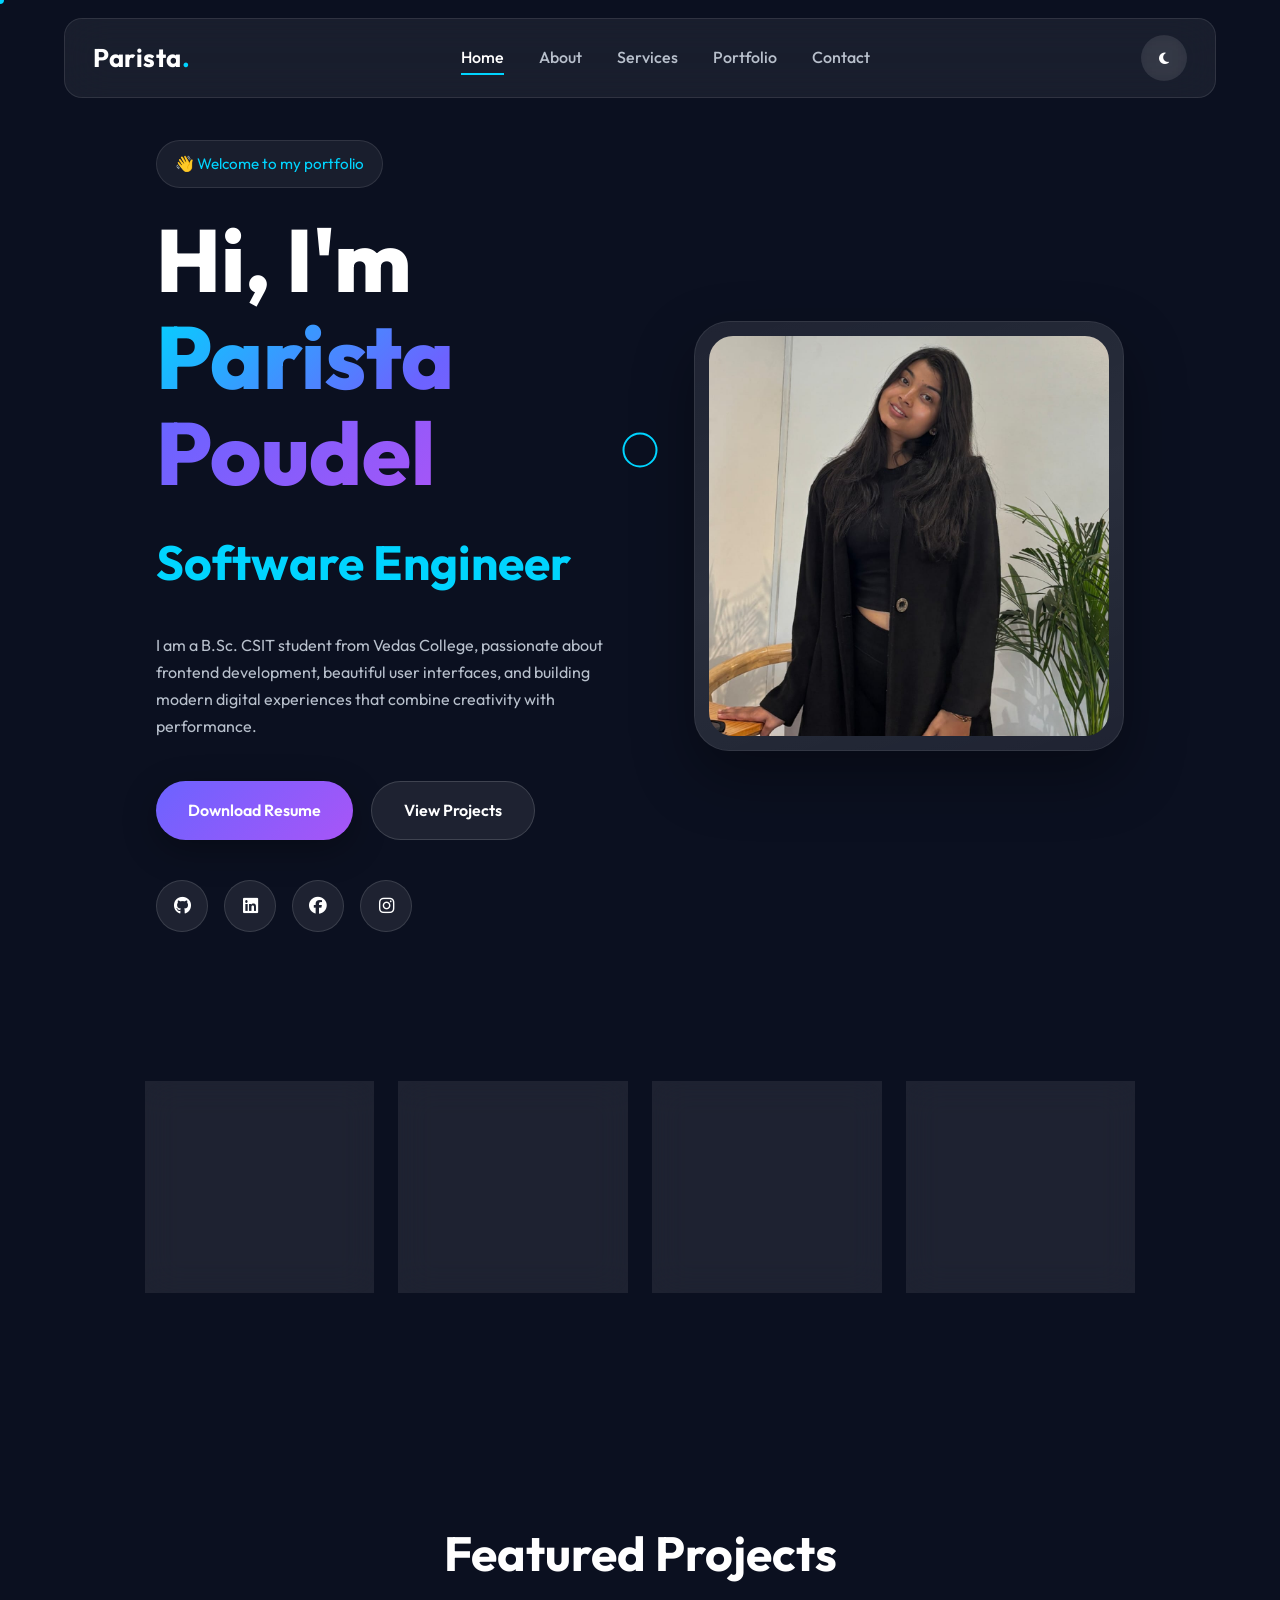
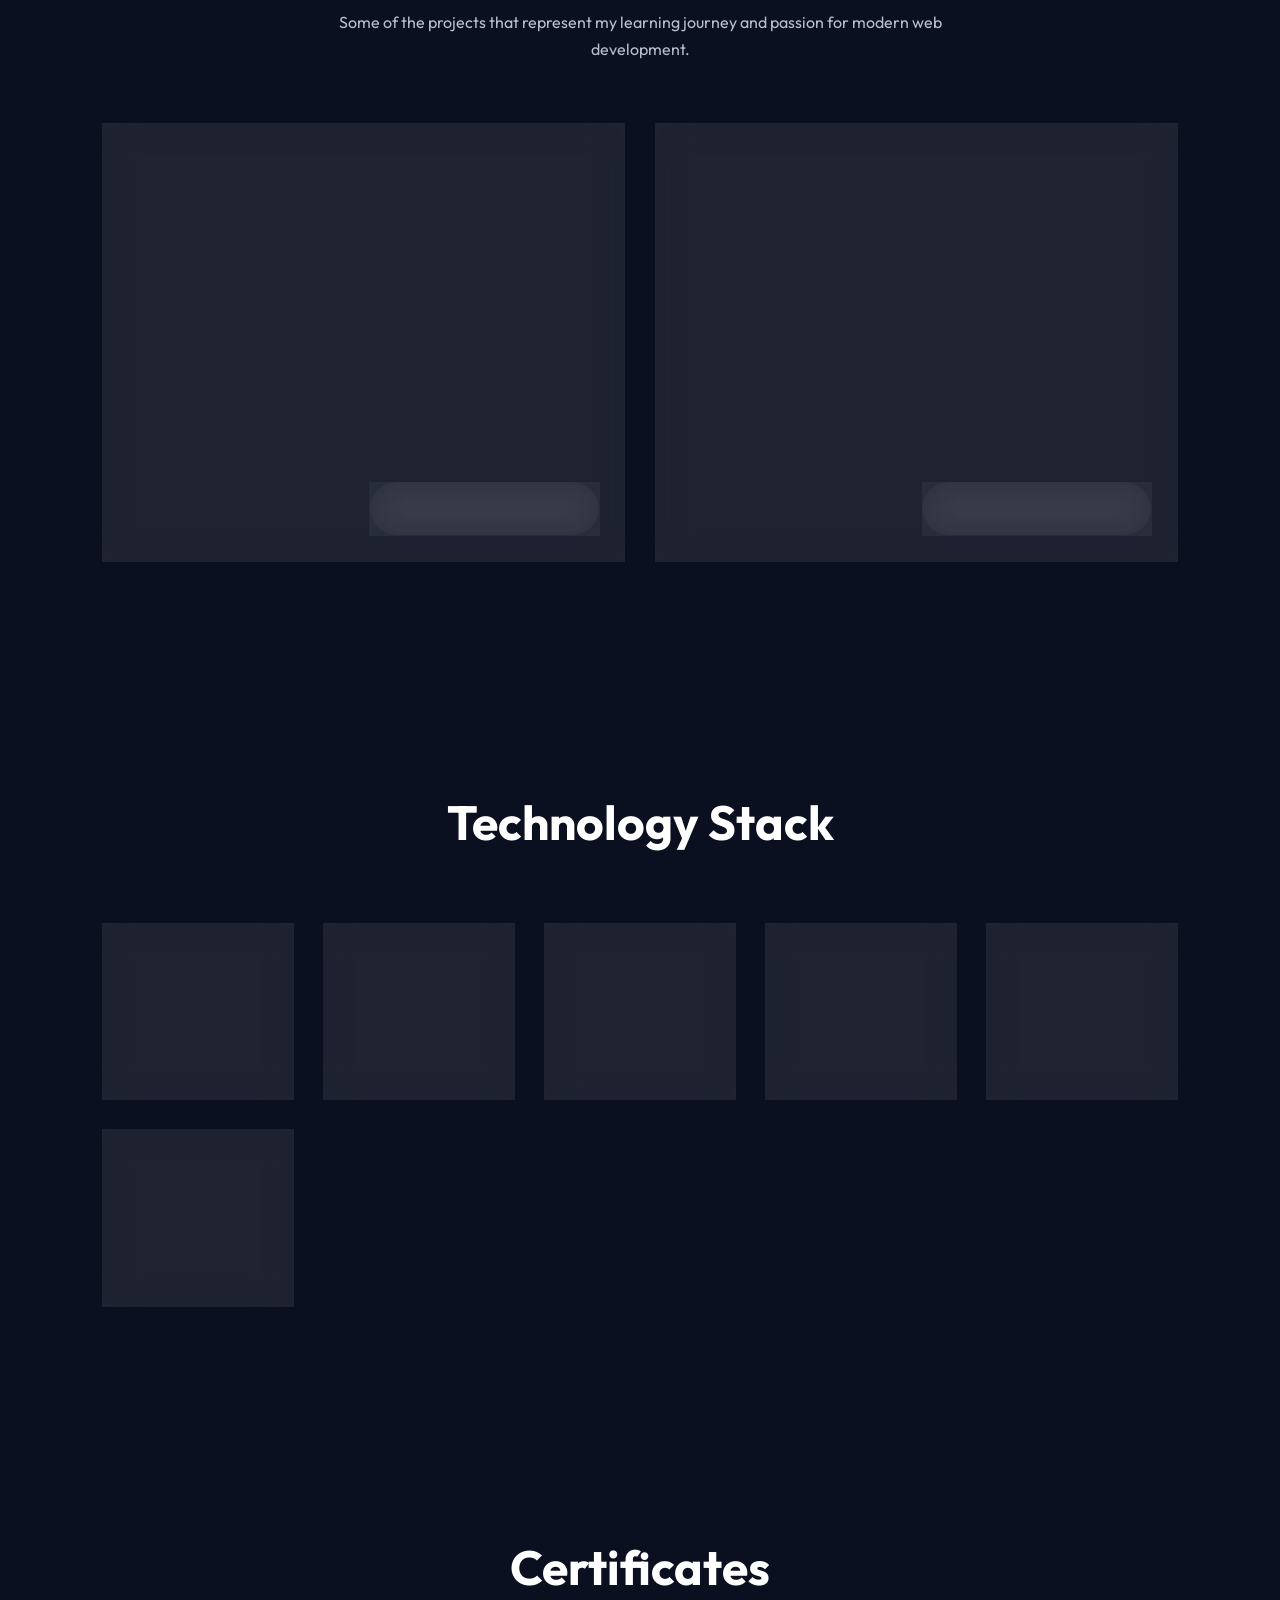
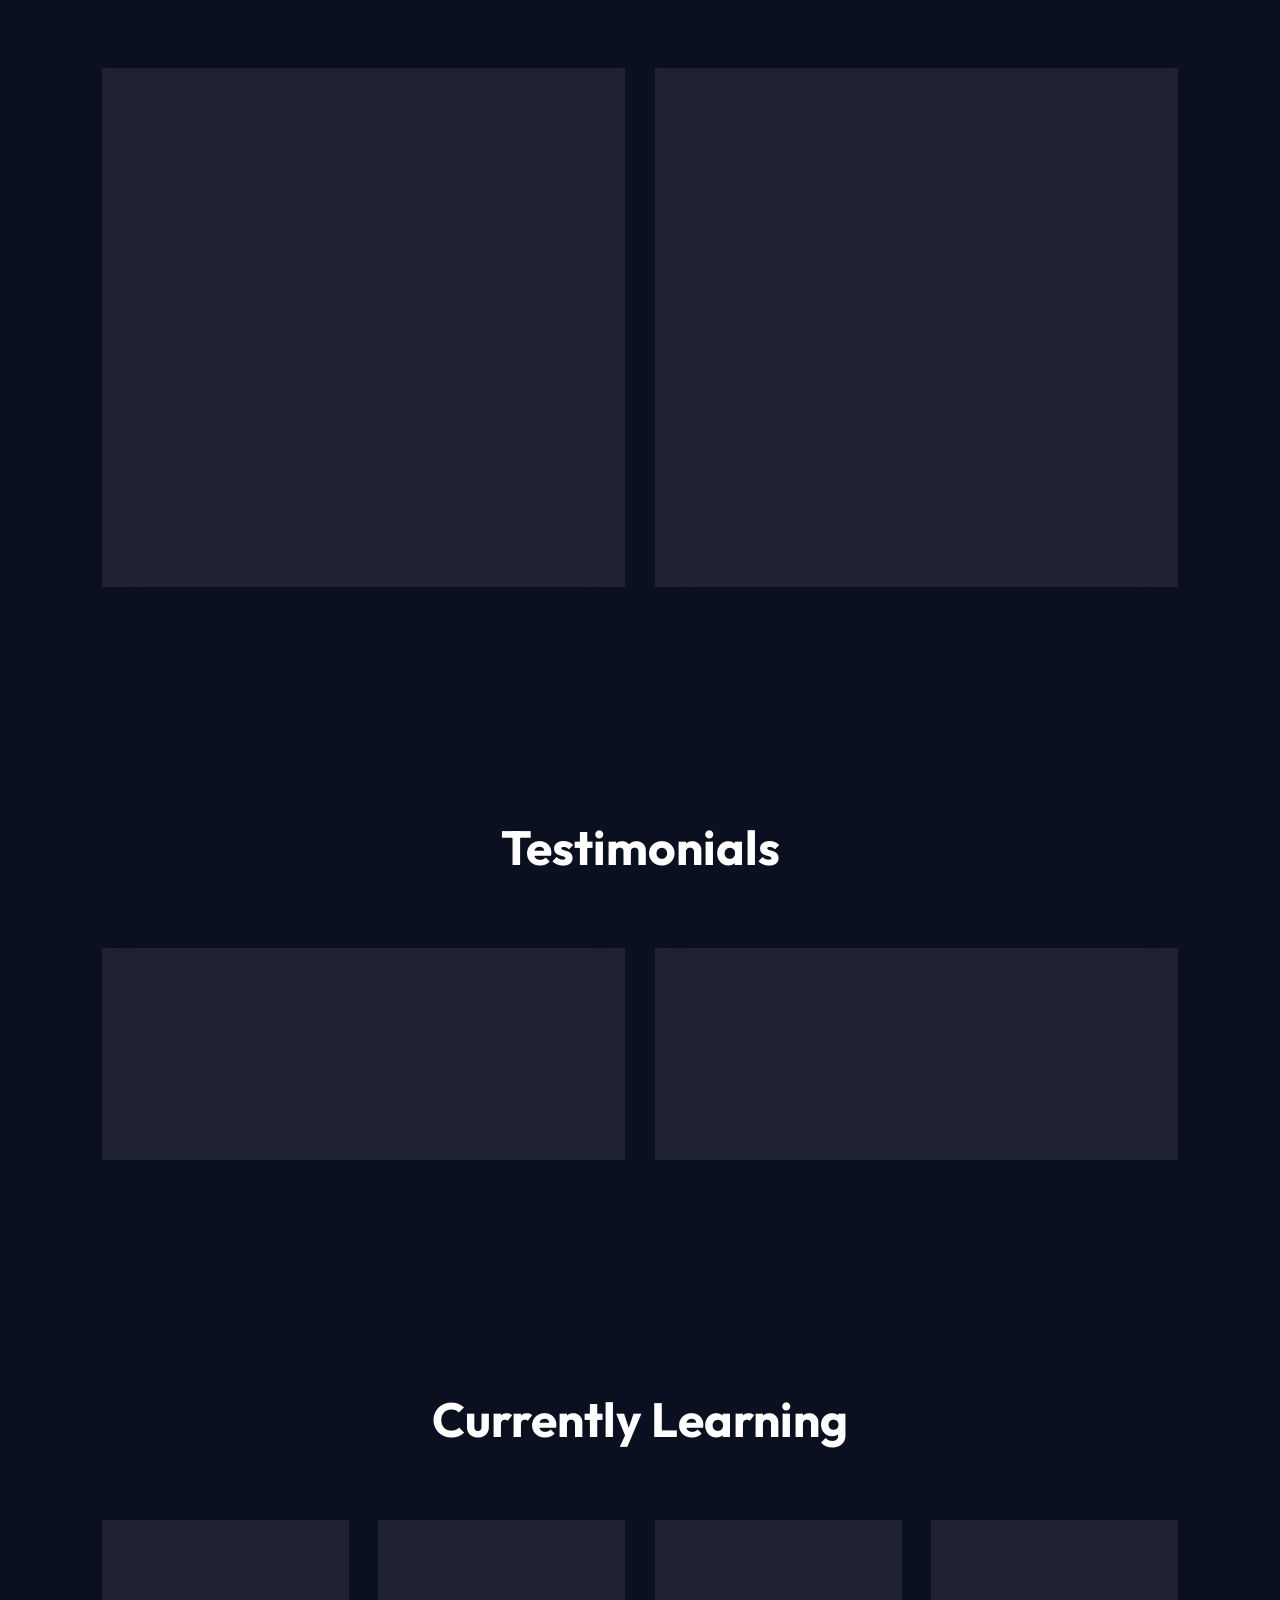
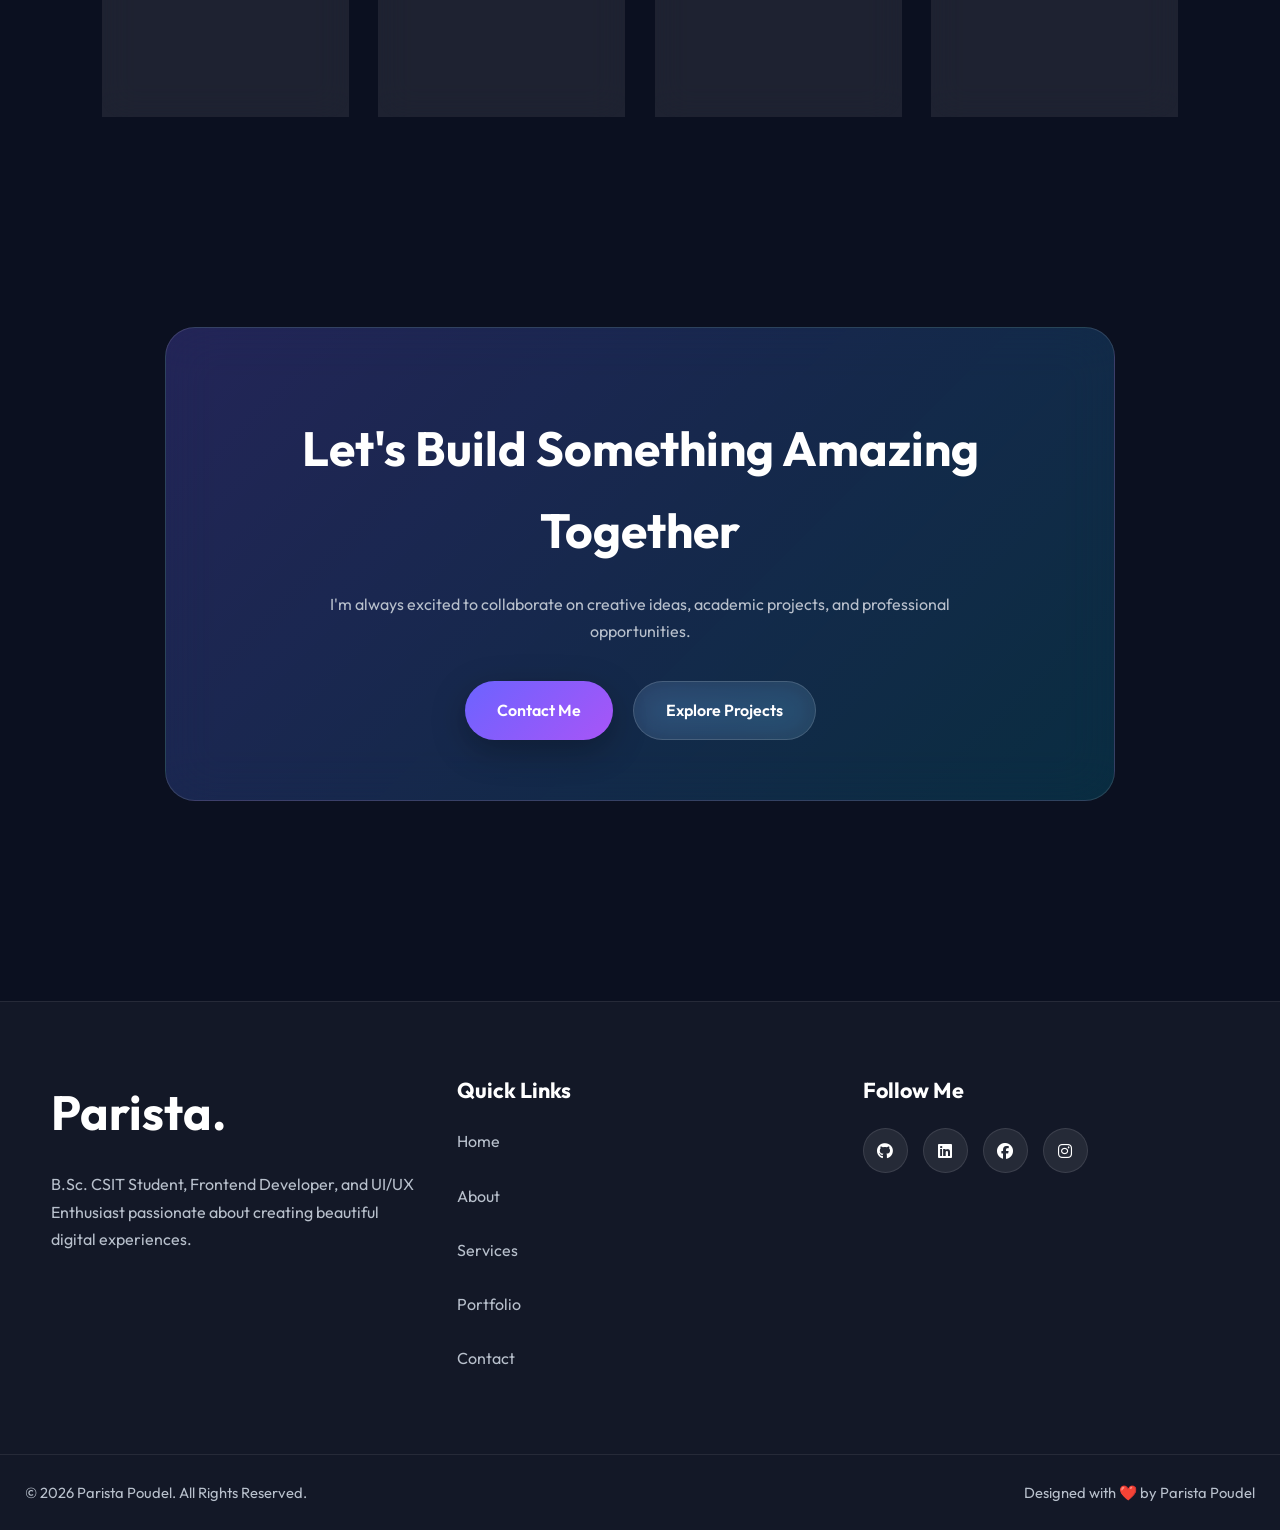
==== index.html @ c6ba8c72 "Add files via upload" ====
<!DOCTYPE html>
<html lang="en">

    <head>

        <!--==================================================
        META
    ===================================================-->

        <meta charset="UTF-8">

        <meta name="viewport" content="width=device-width, initial-scale=1.0">

        <title>
            Parista Poudel | Portfolio
        </title>
        <link rel="icon" type="image/x-icon" href="images/favicon.png">
        <meta name="description"
            content="Official portfolio of Parista Poudel, B.Sc. CSIT Student, Frontend Developer and UI/UX Enthusiast.">

        <meta name="keywords" content="Portfolio, Frontend Developer, CSIT, Nepal, UI UX, Software Engineer">

        <meta property="og:title" content="Parista Poudel Portfolio">

        <meta property="og:description" content="Modern Portfolio Website">

        <meta property="og:type" content="website">

        <!--==================================================
        GOOGLE FONTS
    ===================================================-->

        <link rel="preconnect" href="https://fonts.googleapis.com">

        <link rel="preconnect" href="https://fonts.gstatic.com" crossorigin>

        <link href="https://fonts.googleapis.com/css2?family=Outfit:wght@300;400;500;600;700;800&display=swap"
            rel="stylesheet">

        <!--==================================================
        FONT AWESOME
    ===================================================-->

        <link rel="stylesheet" href="https://cdnjs.cloudflare.com/ajax/libs/font-awesome/6.6.0/css/all.min.css">

        <!--==================================================
        CSS
    ===================================================-->

        <link rel="stylesheet" href="css/style.css">

        <link rel="stylesheet" href="css/animations.css">

        <link rel="stylesheet" href="css/responsive.css">

    </head>

    <body>

        <!--==================================================
    LOADER
===================================================-->

        <div id="loader">

            <div class="loader-logo">

                PP

            </div>

        </div>


        <!--==================================================
    CUSTOM CURSOR
===================================================-->

        <div class="cursor"></div>

        <div class="cursor-dot"></div>


        <!--==================================================
    SCROLL PROGRESS
===================================================-->

        <div id="progress-bar"></div>


        <!--==================================================
    BACK TO TOP
===================================================-->

        <button id="backToTop" aria-label="Back to Top">

            <i class="fa-solid fa-arrow-up"></i>

        </button>


        <!--==================================================
    NAVIGATION
===================================================-->

        <header>

            <nav class="navbar">

                <div class="logo">

                    <a href="index.html">

                        Parista<span>.</span>

                    </a>

                </div>

                <ul class="nav-links">

                    <li>

                        <a class="active" href="index.html">

                            Home

                        </a>

                    </li>

                    <li>

                        <a href="about.html">

                            About

                        </a>

                    </li>

                    <li>

                        <a href="services.html">

                            Services

                        </a>

                    </li>

                    <li>

                        <a href="portfolio.html">

                            Portfolio

                        </a>

                    </li>

                    <li>

                        <a href="contact.html">

                            Contact

                        </a>

                    </li>

                </ul>

                <div class="nav-actions">

                    <button id="themeToggle" class="theme-btn" aria-label="Toggle Theme">

                        <i class="fa-solid fa-moon"></i>

                    </button>

                    <div class="hamburger">

                        <span></span>

                        <span></span>

                        <span></span>

                    </div>

                </div>

            </nav>

        </header>


        <!--==================================================
    HERO
===================================================-->

        <section class="hero">

            <div class="hero-container">

                <div class="hero-content reveal-left">

                    <span class="hero-tag">

                        👋 Welcome to my portfolio

                    </span>

                    <h1>

                        Hi,

                        I'm

                        <span>

                            Parista Poudel

                        </span>

                    </h1>

                    <h2>

                        <span id="typing-text">

                            Software Engineer

                        </span>

                    </h2>

                    <p>

                        I am a B.Sc. CSIT student from Vedas College,
                        passionate about frontend development,
                        beautiful user interfaces,
                        and building modern digital experiences
                        that combine creativity with performance.

                    </p>

                    <div class="hero-buttons">

                        <a href="assets/resume.pdf" class="btn btn-primary magnetic">

                            Download Resume

                        </a>

                        <a href="portfolio.html" class="btn btn-secondary magnetic">

                            View Projects

                        </a>

                    </div>

                    <div class="hero-socials">

                        <a href="#">

                            <i class="fab fa-github"></i>

                        </a>

                        <a href="#">

                            <i class="fab fa-linkedin"></i>

                        </a>

                        <a href="#">

                            <i class="fab fa-facebook"></i>

                        </a>

                        <a href="#">

                            <i class="fab fa-instagram"></i>

                        </a>

                    </div>

                </div>

                <div class="hero-image reveal-right">

                    <div class="image-card">

                        <img src="images/parista.jpg" alt="Parista Poudel">

                    </div>

                </div>

            </div>

        </section>
        <!--==================================================
    STATISTICS
===================================================-->

        <section class="stats">

            <div class="container stagger">

                <div class="stat-card glass">

                    <h2 class="counter" data-target="15">0</h2>

                    <p>Projects Completed</p>

                </div>

                <div class="stat-card glass">

                    <h2 class="counter" data-target="10">0</h2>

                    <p>Technologies Learned</p>

                </div>

                <div class="stat-card glass">

                    <h2 class="counter" data-target="5">0</h2>

                    <p>Certificates</p>

                </div>

                <div class="stat-card glass">

                    <h2 class="counter" data-target="2">0</h2>

                    <p>Years Learning</p>

                </div>

            </div>

        </section>


        <!--==================================================
    FEATURED PROJECTS
===================================================-->

        <section class="featured-projects reveal">

            <div class="section-title">

                <h2>Featured Projects</h2>

                <p>
                    Some of the projects that represent my learning journey and passion
                    for modern web development.
                </p>

            </div>

            <div class="projects-grid">

                <article class="project-card glass">

                    <img src="images/project1.jpg" alt="Project 1">

                    <div class="project-content">

                        <h3>Portfolio Website</h3>

                        <p>
                            Responsive personal portfolio using HTML, CSS and JavaScript.
                        </p>

                        <div class="project-links">

                            <a href="#" class="btn btn-primary">GitHub</a>

                            <a href="#" class="btn btn-secondary">Live Demo</a>

                        </div>

                    </div>

                </article>

                <article class="project-card glass">

                    <img src="images/project2.jpg" alt="Project 2">

                    <div class="project-content">

                        <h3>Academic Management System</h3>

                        <p>
                            University project with responsive dashboard and clean UI.
                        </p>

                        <div class="project-links">

                            <a href="#" class="btn btn-primary">GitHub</a>

                            <a href="#" class="btn btn-secondary">Live Demo</a>

                        </div>

                    </div>

                </article>

            </div>

        </section>


        <!--==================================================
    TECH STACK
===================================================-->

        <section class="tech-stack reveal">

            <div class="section-title">

                <h2>Technology Stack</h2>

            </div>

            <div class="tech-grid stagger">

                <div class="tech-card glass">
                    <i class="fab fa-html5"></i>
                    <h3>HTML5</h3>
                </div>

                <div class="tech-card glass">
                    <i class="fab fa-css3-alt"></i>
                    <h3>CSS3</h3>
                </div>

                <div class="tech-card glass">
                    <i class="fab fa-js"></i>
                    <h3>JavaScript</h3>
                </div>

                <div class="tech-card glass">
                    <i class="fab fa-python"></i>
                    <h3>Python</h3>
                </div>

                <div class="tech-card glass">
                    <i class="fas fa-database"></i>
                    <h3>MySQL</h3>
                </div>

                <div class="tech-card glass">
                    <i class="fab fa-git-alt"></i>
                    <h3>Git</h3>
                </div>

            </div>

        </section>


        <!--==================================================
    CERTIFICATES
===================================================-->

        <section class="certificates reveal">

            <div class="section-title">

                <h2>Certificates</h2>

            </div>

            <div class="certificate-grid">

                <div class="certificate-card">

                    <div class="certificate-placeholder">

                        <i class="fas fa-award"></i>

                    </div>

                    <h3>Frontend Development</h3>

                    <!-- <p>Certificate Placeholder</p> -->
                    <img src="images/certificate1.jpg" alt="">

                </div>

                <div class="certificate-card">

                    <div class="certificate-placeholder">

                        <i class="fas fa-certificate"></i>

                    </div>

                    <h3>UI / UX Design</h3>

                    <!-- <p>Certificate Placeholder</p> -->
                    <img src="images/certificate2.jpg" alt="">

                </div>

            </div>

        </section>


        <!--==================================================
    TESTIMONIALS
===================================================-->

        <section class="testimonials reveal">

            <div class="section-title">

                <h2>Testimonials</h2>

            </div>

            <div class="testimonial-slider">

                <div class="testimonial-card">

                    <p>
                        "Parista consistently delivers beautiful, clean and responsive interfaces."
                    </p>

                    <h4>John Doe</h4>

                    <span>Senior Developer</span>

                </div>

                <div class="testimonial-card">

                    <p>
                        "Excellent attention to detail and a great eye for design."
                    </p>

                    <h4>Jane Smith</h4>

                    <span>UI/UX Designer</span>

                </div>

            </div>

        </section>


        <!--==================================================
    LEARNING JOURNEY
===================================================-->

        <section class="learning reveal">

            <div class="section-title">

                <h2>Currently Learning</h2>

            </div>

            <div class="learning-grid">

                <div class="learning-card glass">

                    <i class="fas fa-code"></i>

                    <h3>Advanced JavaScript</h3>

                </div>

                <div class="learning-card glass">

                    <i class="fas fa-mobile-screen"></i>

                    <h3>Responsive UI Design</h3>

                </div>

                <div class="learning-card glass">

                    <i class="fas fa-layer-group"></i>

                    <h3>Frontend Architecture</h3>

                </div>

                <div class="learning-card glass">

                    <i class="fas fa-palette"></i>

                    <h3>UI / UX Principles</h3>

                </div>

            </div>

        </section>


        <!--==================================================
    CTA
===================================================-->

        <section class="cta">

            <div class="cta-container reveal">

                <h2>

                    Let's Build Something Amazing Together

                </h2>

                <p>

                    I'm always excited to collaborate on creative ideas,
                    academic projects, and professional opportunities.

                </p>

                <div class="cta-buttons">

                    <a href="contact.html" class="btn btn-primary magnetic">

                        Contact Me

                    </a>

                    <a href="portfolio.html" class="btn btn-secondary magnetic">

                        Explore Projects

                    </a>

                </div>

            </div>

        </section>


        <!--==================================================
    FOOTER
===================================================-->

        <footer>

            <div class="footer-container">

                <div class="footer-about">

                    <h2>Parista.</h2>

                    <p>

                        B.Sc. CSIT Student, Frontend Developer,
                        and UI/UX Enthusiast passionate about
                        creating beautiful digital experiences.

                    </p>

                </div>

                <div class="footer-links">

                    <h3>Quick Links</h3>

                    <ul>

                        <li><a href="index.html">Home</a></li>

                        <li><a href="about.html">About</a></li>

                        <li><a href="services.html">Services</a></li>

                        <li><a href="portfolio.html">Portfolio</a></li>

                        <li><a href="contact.html">Contact</a></li>

                    </ul>

                </div>

                <div class="footer-social">

                    <h3>Follow Me</h3>

                    <div class="social-icons">

                        <a href="#"><i class="fab fa-github"></i></a>

                        <a href="https://www.linkedin.com/in/parista-poudel-40b528301?utm_source=share_via&utm_content=profile&utm_medium=member_android"><i class="fab fa-linkedin"></i></a>

                        <a href="https://www.facebook.com/pareesta"><i class="fab fa-facebook"></i></a>

                        <a href="https://www.instagram.com/parista_poudel/"><i class="fab fa-instagram"></i></a>

                    </div>

                </div>

            </div>

            <div class="footer-bottom">

                <p>

                    © 2026 Parista Poudel. All Rights Reserved.

                </p>

                <p>

                    Designed with ❤️ by Parista Poudel

                </p>

            </div>

        </footer>


        <!--==================================================
    JAVASCRIPT
===================================================-->

        <script src="js/app.js"></script>

        <script src="js/typing.js"></script>

        <script src="js/cursor.js"></script>

        <script src="js/animations.js"></script>

    </body>

</html>
---- css/style.css ----
/*==========================================================
    PARISTA POUDDEL PORTFOLIO
    Main Stylesheet
    Author: Parista Poudel

    Part 1
    - Reset
    - Variables
    - Base
    - Typography
    - Utilities
    - Buttons
    - Loader
    - Cursor
    - Progress Bar
    - Navbar
==========================================================*/


/*==========================================================
    GOOGLE FONTS
==========================================================*/

@import url('https://fonts.googleapis.com/css2?family=Outfit:wght@200;300;400;500;600;700;800&family=Space+Grotesk:wght@300;400;500;600;700&display=swap');


/*==========================================================
    CSS VARIABLES
==========================================================*/

:root{

    --bg:#0B1020;
    --bg-secondary:#11182f;

    --primary:#6C63FF;
    --secondary:#A855F7;
    --accent:#00D4FF;

    --white:#ffffff;
    --text:#ffffff;
    --muted:#B8C0CC;

    --glass:rgba(255,255,255,.08);
    --glass-border:rgba(255,255,255,.12);

    --shadow:0 10px 35px rgba(0,0,0,.30);
    --shadow-hover:0 15px 50px rgba(108,99,255,.30);

    --radius:18px;

    --transition:.35s ease;

    --max-width:1250px;

}



/*==========================================================
    RESET
==========================================================*/

*{
    margin:0;
    padding:0;
    box-sizing:border-box;
}

html{

    scroll-behavior:smooth;

}

body{

    font-family:'Outfit',sans-serif;

    background:var(--bg);

    color:var(--text);

    overflow-x:hidden;

    line-height:1.7;

    position:relative;

}


/*==========================================================
    CUSTOM SCROLLBAR
==========================================================*/

::-webkit-scrollbar{

    width:10px;

}

::-webkit-scrollbar-track{

    background:#0b1020;

}

::-webkit-scrollbar-thumb{

    background:linear-gradient(
        var(--primary),
        var(--secondary)
    );

    border-radius:20px;

}


/*==========================================================
    SELECTION
==========================================================*/

::selection{

    background:var(--primary);

    color:#fff;

}


/*==========================================================
    LINKS
==========================================================*/

a{

    text-decoration:none;

    color:inherit;

}


/*==========================================================
    IMAGES
==========================================================*/

img{

    display:block;

    max-width:100%;

}


/*==========================================================
    LIST
==========================================================*/

ul{

    list-style:none;

}


/*==========================================================
    CONTAINER
==========================================================*/

.container{

    width:90%;

    max-width:var(--max-width);

    margin:auto;

}


/*==========================================================
    SECTION
==========================================================*/

section{

    padding:110px 8%;

    position:relative;

}


/*==========================================================
    TYPOGRAPHY
==========================================================*/

h1{

    font-size:clamp(3rem,7vw,5.5rem);

    line-height:1.1;

    font-weight:800;

}

h2{

    font-size:clamp(2rem,5vw,3rem);

    font-weight:700;

}

h3{

    font-size:1.35rem;

}

p{

    color:var(--muted);

    font-size:1rem;

}


/*==========================================================
    SECTION TITLE
==========================================================*/

.section-header{

    text-align:center;

    margin-bottom:70px;

}

.section-tag{

    display:inline-block;

    padding:.45rem 1rem;

    border-radius:50px;

    background:rgba(108,99,255,.15);

    color:var(--accent);

    margin-bottom:18px;

    font-size:.9rem;

    letter-spacing:1px;

}

.section-header p{

    max-width:700px;

    margin:20px auto 0;

}


/*==========================================================
    BUTTONS
==========================================================*/

.btn{

    display:inline-flex;

    align-items:center;

    justify-content:center;

    gap:10px;

    padding:15px 32px;

    border-radius:999px;

    font-weight:600;

    transition:var(--transition);

    cursor:pointer;

}

.btn-primary{

    background:linear-gradient(
        135deg,
        var(--primary),
        var(--secondary)
    );

    color:#fff;

    box-shadow:var(--shadow);

}

.btn-primary:hover{

    transform:translateY(-5px);

    box-shadow:var(--shadow-hover);

}

.btn-secondary{

    border:1px solid rgba(255,255,255,.15);

    background:var(--glass);

    backdrop-filter:blur(18px);

}

.btn-secondary:hover{

    border-color:var(--primary);

    transform:translateY(-5px);

}


/*==========================================================
    LOADER
==========================================================*/

#loader{

    position:fixed;

    inset:0;

    background:var(--bg);

    display:flex;

    flex-direction:column;

    justify-content:center;

    align-items:center;

    z-index:99999;

}

.loader-logo{

    width:90px;

    height:90px;

    border-radius:50%;

    background:linear-gradient(
        var(--primary),
        var(--secondary)
    );

    display:flex;

    align-items:center;

    justify-content:center;

    color:#fff;

    font-size:2rem;

    font-weight:700;

    margin-bottom:20px;

}


/*==========================================================
    CUSTOM CURSOR
==========================================================*/

.cursor{

    position:fixed;

    width:35px;

    height:35px;

    border:2px solid var(--accent);

    border-radius:50%;

    pointer-events:none;

    transform:translate(-50%,-50%);

    transition:.08s;

    z-index:9999;

}

.cursor-dot{

    position:fixed;

    width:8px;

    height:8px;

    border-radius:50%;

    background:var(--accent);

    transform:translate(-50%,-50%);

    pointer-events:none;

    z-index:10000;

}


/*==========================================================
    SCROLL PROGRESS
==========================================================*/

#progress-bar{

    position:fixed;

    top:0;

    left:0;

    height:4px;

    width:0;

    background:linear-gradient(
        to right,
        var(--primary),
        var(--accent)
    );

    z-index:9999;

}


/*==========================================================
    BACKGROUND BLOBS
==========================================================*/

.blob{

    position:fixed;

    border-radius:50%;

    filter:blur(90px);

    opacity:.35;

    z-index:-1;

}

.blob1{

    width:350px;

    height:350px;

    background:#6C63FF;

    top:-100px;

    left:-80px;

}

.blob2{

    width:320px;

    height:320px;

    background:#00D4FF;

    right:-80px;

    top:250px;

}

.blob3{

    width:280px;

    height:280px;

    background:#A855F7;

    bottom:-80px;

    left:45%;

}


/*==========================================================
    HEADER
==========================================================*/

header{

    position:fixed;

    width:100%;

    top:0;

    left:0;

    z-index:999;

}


/*==========================================================
    NAVBAR
==========================================================*/

.navbar{

    width:90%;

    max-width:1250px;

    margin:18px auto;

    padding:16px 28px;

    display:flex;

    justify-content:space-between;

    align-items:center;

    background:rgba(255,255,255,.06);

    backdrop-filter:blur(18px);

    border:1px solid rgba(255,255,255,.10);

    border-radius:18px;

}

.logo a{

    font-size:1.6rem;

    font-weight:700;

    letter-spacing:.5px;

}

.logo span{

    color:var(--accent);

}

.nav-links{

    display:flex;

    gap:35px;

}

.nav-links a{

    color:var(--muted);

    font-weight:500;

    transition:.3s;

    position:relative;

}

.nav-links a:hover,

.nav-links .active{

    color:var(--primary);


}

.nav-links a::after{

    content:"";

    position:absolute;

    left:0;

    bottom:-8px;

    width:0;

    height:2px;

    background:var(--accent);

    transition:.3s;

}

.nav-links a:hover::after,

.nav-links .active::after{

    width:100%;

}

.nav-actions{

    display:flex;

    align-items:center;

    gap:18px;

}

#themeToggle{

    width:46px;

    height:46px;

    border-radius:50%;

    border:none;

    background:var(--glass);

    color:#fff;

    cursor:pointer;

    backdrop-filter:blur(12px);

    transition:.3s;

}

#themeToggle:hover{

    background:var(--primary);

}

.hamburger{

    display:none;

    cursor:pointer;

}

.hamburger span{

    display:block;

    width:26px;

    height:2px;

    background: #ffffff;

    margin:6px 0;

    transition:.3s;

}
/*==========================================================
    HERO SECTION
==========================================================*/

.hero{

    min-height:100vh;

    display:flex;

    align-items:center;

    padding-top:140px;

}

.hero-container{

    width:90%;

    max-width:1250px;

    margin:auto;

    display:grid;

    grid-template-columns:1.1fr .9fr;

    align-items:center;

    gap:70px;

}

.hero-content{

    animation:fadeUp .8s ease;

}

.hero-tag{

    display:inline-flex;

    align-items:center;

    gap:10px;

    padding:10px 18px;

    border-radius:999px;

    background:rgba(255,255,255,.06);

    border:1px solid rgba(255,255,255,.10);

    color:var(--accent);

    margin-bottom:24px;

    font-size:.95rem;

}

.hero-content h1{

    margin-bottom:20px;

}

.hero-content h1 span{

    background:linear-gradient(
        135deg,
        var(--accent),
        var(--primary),
        var(--secondary)
    );

    -webkit-background-clip:text;

    -webkit-text-fill-color:transparent;

    background-clip:text;

}

.hero-content h2{

    margin-bottom:28px;

    color:var(--muted);

    font-weight:500;

}

#typing-text{

    color:var(--accent);
    font-weight:700;
    display: inline-block;
    min-width: 320px;
    white-space: nowrap;

}

.hero-content p{

    max-width:620px;

    margin-bottom:40px;

}

.hero-buttons{

    display:flex;

    flex-wrap:wrap;

    gap:18px;

    margin-bottom:40px;

}

.hero-socials{

    display:flex;

    gap:16px;

}

.hero-socials a{

    width:52px;

    height:52px;

    border-radius:50%;

    display:flex;

    justify-content:center;

    align-items:center;

    background:var(--glass);

    border:1px solid var(--glass-border);

    color:var(--text);

    font-size:1.1rem;

    transition:var(--transition);

    backdrop-filter:blur(15px);

}

.hero-socials a:hover{

    background:linear-gradient(
        135deg,
        var(--primary),
        var(--secondary)
    );

    transform:translateY(-6px);

    box-shadow:var(--shadow-hover);

}

.scroll-down{

    position:absolute;

    bottom:35px;

    left:50%;

    transform:translateX(-50%);

    width:48px;

    height:48px;

    display:flex;

    align-items:center;

    justify-content:center;

    border-radius:50%;

    background:var(--glass);

    backdrop-filter:blur(15px);

    border:1px solid rgba(255,255,255,.10);

    animation:bounce 2s infinite;

}


/*==========================================================
    HERO IMAGE
==========================================================*/

.hero-image{

    display:flex;

    justify-content:center;

    align-items:center;

}

.image-card{

    position:relative;

    width:430px;

    aspect-ratio:1;

    border-radius:35px;

    overflow:hidden;

    background:rgba(255,255,255,.05);

    border:1px solid rgba(255,255,255,.12);

    backdrop-filter:blur(20px);

    padding:14px;

    box-shadow:0 25px 60px rgba(0,0,0,.35);

    transition:.5s;

}

.image-card:hover{

    transform:translateY(-10px) rotate(-1deg);

}

.image-card::before{

    content:"";

    position:absolute;

    inset:-30%;

    background:
    linear-gradient(
        135deg,
        transparent,
        rgba(255,255,255,.08),
        transparent
    );

    transform:rotate(25deg);

}

.image-card img{

    width:100%;

    height:100%;

    object-fit:cover;

    border-radius:24px;

}


/*==========================================================
    STATISTICS
==========================================================*/

.stats{

    padding-top:40px;

}

.stats .container{

    display:grid;

    grid-template-columns:repeat(4,1fr);

    gap:25px;

}

.stat-card{

    background:var(--glass);

    border:1px solid var(--glass-border);

    border-radius:var(--radius);

    backdrop-filter:blur(18px);

    padding:45px 30px;

    text-align:center;

    transition:var(--transition);

}

.stat-card:hover{

    transform:translateY(-8px);

    box-shadow:var(--shadow-hover);

}

.stat-card h2{

    color:var(--accent);

    margin-bottom:10px;

}

.stat-card p{

    color:var(--muted);

}


/*==========================================================
    FEATURED PROJECTS
==========================================================*/

.projects-grid{

    display:grid;

    grid-template-columns:repeat(auto-fit,minmax(320px,1fr));

    gap:35px;

}

.project-card{

    background:var(--glass);

    border:1px solid var(--glass-border);

    border-radius:24px;

    overflow:hidden;

    backdrop-filter:blur(20px);

    transition:.45s;

}

.project-card:hover{

    transform:translateY(-10px);

    box-shadow:var(--shadow-hover);

}

.project-card img{

    width:100%;

    height:240px;

    object-fit:cover;

    transition:.45s;

}

.project-card:hover img{

    transform:scale(1.05);

}

.project-content{

    padding:28px;

}

.project-category{

    color:var(--accent);

    font-size:.9rem;

}

.project-content h3{

    margin:12px 0 18px;

}

.project-content p{

    margin-bottom:22px;

}

.project-tech{

    display:flex;

    flex-wrap:wrap;

    gap:10px;

    margin-bottom:24px;

}

.project-tech span{

    padding:8px 14px;

    border-radius:50px;

    background:rgba(108,99,255,.15);

    color:var(--accent);

    font-size:.85rem;

}

.project-links{

    display:flex;

    justify-content:space-between;

    gap:14px;

}

.project-links a{

    flex:1;

    text-align:center;

    padding:12px;

    border-radius:999px;

    background:rgba(255,255,255,.05);

    border:1px solid rgba(255,255,255,.08);

    transition:.35s;

}

.project-links a:hover{

    background:linear-gradient(
        135deg,
        var(--primary),
        var(--secondary)
    );

}


/*==========================================================
    TECHNOLOGY STACK
==========================================================*/

.tech-grid{

    display:grid;

    grid-template-columns:repeat(auto-fit,minmax(170px,1fr));

    gap:24px;

}

.tech-card{

    padding:40px 25px;

    text-align:center;

    border-radius:22px;

    background:var(--glass);

    border:1px solid var(--glass-border);

    backdrop-filter:blur(18px);

    transition:.35s;

}

.tech-card:hover{

    transform:translateY(-8px);

    box-shadow:var(--shadow-hover);

}

.tech-card i{

    font-size:3rem;

    color:var(--accent);

    margin-bottom:18px;

}

.tech-card span{

    display:block;

    font-weight:600;

}
/*==========================================================
    CERTIFICATES
==========================================================*/

.certificate-grid{

    display:grid;

    grid-template-columns:repeat(auto-fit,minmax(280px,1fr));

    gap:30px;

}

.certificate-card{

    background:var(--glass);

    border:1px solid var(--glass-border);

    backdrop-filter:blur(20px);

    border-radius:24px;

    overflow:hidden;

    transition:var(--transition);

}

.certificate-card:hover{

    transform:translateY(-10px);

    box-shadow:var(--shadow-hover);

}

.certificate-card img{

    width:100%;

    height:220px;

    object-fit:cover;

}

.certificate-card h3{

    margin:20px 20px 10px;

}

.certificate-card p{

    margin:0 20px 25px;

}

.certificate-placeholder{

    height:220px;

    display:flex;

    justify-content:center;

    align-items:center;

    background:linear-gradient(
        135deg,
        rgba(108,99,255,.2),
        rgba(0,212,255,.15)
    );

}

.certificate-placeholder i{

    font-size:4rem;

    color:var(--accent);

}


/*==========================================================
    TESTIMONIALS
==========================================================*/

.testimonial-slider{

    display:grid;

    grid-template-columns:repeat(auto-fit,minmax(320px,1fr));

    gap:30px;

}

.testimonial-card{

    padding:35px;

    border-radius:24px;

    background:var(--glass);

    border:1px solid var(--glass-border);

    backdrop-filter:blur(18px);

    transition:var(--transition);

}

.testimonial-card:hover{

    transform:translateY(-8px);

    box-shadow:var(--shadow-hover);

}

.testimonial-card p{

    font-style:italic;

    margin-bottom:25px;

}

.testimonial-card h4{

    color:var(--accent);

    margin-bottom:5px;

}

.testimonial-card span{

    color:var(--muted);

    font-size:.9rem;

}


/*==========================================================
    LEARNING JOURNEY
==========================================================*/

.learning-grid{

    display:grid;

    grid-template-columns:repeat(auto-fit,minmax(240px,1fr));

    gap:25px;

}

.learning-card{

    padding:45px 30px;

    text-align:center;

    border-radius:22px;

    background:var(--glass);

    border:1px solid var(--glass-border);

    transition:var(--transition);

}

.learning-card:hover{

    transform:translateY(-8px);

    box-shadow:var(--shadow-hover);

}

.learning-card i{

    font-size:2.7rem;

    color:var(--accent);

    margin-bottom:20px;

}

.learning-card h3{

    font-size:1.15rem;

}


/*==========================================================
    CALL TO ACTION
==========================================================*/

.cta{

    padding:120px 8%;

}

.cta-container{

    max-width:950px;

    margin:auto;

    text-align:center;

    padding:70px 60px;

    border-radius:30px;

    background:linear-gradient(
        135deg,
        rgba(108,99,255,.18),
        rgba(168,85,247,.18),
        rgba(0,212,255,.15)
    );

    border:1px solid rgba(255,255,255,.12);

    backdrop-filter:blur(25px);

}

.cta-container h2{

    margin:20px 0;

}

.cta-container p{

    max-width:700px;

    margin:0 auto 40px;

}

.cta-buttons{

    display:flex;

    justify-content:center;

    gap:20px;

    flex-wrap:wrap;

}


/*==========================================================
    FOOTER
==========================================================*/

footer{

    background:#080d1a;

    border-top:1px solid rgba(255,255,255,.08);

}

.footer-container{

    width:90%;

    max-width:1250px;

    margin:auto;

    padding:80px 0;

    display:grid;

    grid-template-columns:2fr 1fr 1fr;

    gap:50px;

}

.footer-about h2{

    margin-bottom:18px;

}

.footer-about p{

    max-width:420px;

}

.footer-links h3,

.footer-social h3{

    margin-bottom:20px;

}

.footer-links ul{

    display:flex;

    flex-direction:column;

    gap:15px;

}

.footer-links a{

    color:var(--muted);

    transition:.3s;

}

.footer-links a:hover{

    color:var(--accent);

    padding-left:6px;

}

.social-icons{

    display:flex;

    flex-wrap:wrap;

    gap:14px;

}

.social-icons a{

    width:48px;

    height:48px;

    display:flex;

    justify-content:center;

    align-items:center;

    border-radius:50%;

    background:rgba(255,255,255,.06);

    border:1px solid rgba(255,255,255,.10);

    transition:.35s;

}

.social-icons a:hover{

    background:linear-gradient(
        135deg,
        var(--primary),
        var(--secondary)
    );

    transform:translateY(-6px);

}

.footer-bottom{

    padding:25px 8%;

    border-top:1px solid rgba(255,255,255,.08);

    display:flex;

    justify-content:space-between;

    align-items:center;

    flex-wrap:wrap;

    gap:15px;

}

.footer-bottom p{

    font-size:.92rem;

}


/*==========================================================
    BACK TO TOP
==========================================================*/

#backToTop{

    position:fixed;

    right:35px;

    bottom:35px;

    width:55px;

    height:55px;

    border:none;

    border-radius:50%;

    background:linear-gradient(
        135deg,
        var(--primary),
        var(--secondary)
    );

    color:#fff;

    font-size:1.2rem;

    cursor:pointer;

    display:flex;

    justify-content:center;

    align-items:center;

    opacity:0;

    visibility:hidden;

    transition:.35s;

    z-index:500;

    box-shadow:0 12px 35px rgba(108,99,255,.35);

}

#backToTop.show{

    opacity:1;

    visibility:visible;

}

#backToTop:hover{

    transform:translateY(-6px);

}


/*==========================================================
    GLASS CARD UTILITY
==========================================================*/

.glass{

    background:var(--glass);

    backdrop-filter:blur(20px);

    border:1px solid var(--glass-border);

    border-radius:var(--radius);

}


/*==========================================================
    TEXT UTILITIES
==========================================================*/

.text-center{

    text-align:center;

}

.text-primary{

    color:var(--primary);

}

.text-accent{

    color:var(--accent);

}

.mt-1{margin-top:1rem;}
.mt-2{margin-top:2rem;}
.mt-3{margin-top:3rem;}

.mb-1{margin-bottom:1rem;}
.mb-2{margin-bottom:2rem;}
.mb-3{margin-bottom:3rem;}

/*==========================================================
    ABOUT PAGE
==========================================================*/

.about-hero{

    padding-top:170px;

}

.about-grid{

    display:grid;

    grid-template-columns:1fr 1fr;

    gap:60px;

    align-items:center;

}

.about-image img{

    width:100%;

    border-radius:28px;

    border:1px solid var(--glass-border);

}

.about-content p{

    margin-bottom:20px;

}

.timeline{

    margin-top:40px;

    position:relative;

    padding-left:30px;

}

.timeline::before{

    content:"";

    position:absolute;

    left:8px;

    top:0;

    width:3px;

    height:100%;

    background:linear-gradient(var(--primary),var(--accent));

}

.timeline-item{

    position:relative;

    margin-bottom:35px;

}

.timeline-item::before{

    content:"";

    position:absolute;

    left:-30px;

    top:6px;

    width:16px;

    height:16px;

    border-radius:50%;

    background:var(--accent);

    box-shadow:0 0 15px rgba(0,212,255,.5);

}

.timeline-item h3{

    margin-bottom:8px;

}

.skills-grid{

    display:grid;

    grid-template-columns:repeat(auto-fit,minmax(250px,1fr));

    gap:30px;

    margin-top:50px;

}

.skill{

    margin-bottom:20px;

}

.skill-header{

    display:flex;

    justify-content:space-between;

    margin-bottom:8px;

}

.progress{

    width:100%;

    height:10px;

    border-radius:20px;

    background:rgba(255,255,255,.08);

    overflow:hidden;

}

.progress span{

    display:block;

    height:100%;

    border-radius:20px;

    background:linear-gradient(90deg,var(--primary),var(--accent));

}


/*==========================================================
    SERVICES PAGE
==========================================================*/

.services-grid{

    display:grid;

    grid-template-columns:repeat(auto-fit,minmax(280px,1fr));

    gap:30px;

}

.service-card{

    text-align:center;

    padding:45px 35px;

    background:var(--glass);

    border:1px solid var(--glass-border);

    border-radius:24px;

    backdrop-filter:blur(20px);

    transition:var(--transition);

}

.service-card:hover{

    transform:translateY(-10px);

    box-shadow:var(--shadow-hover);

}

.service-card i{

    font-size:3rem;

    color:var(--accent);

    margin-bottom:25px;

}

.service-card h3{

    margin-bottom:15px;

}


/*==========================================================
    PORTFOLIO PAGE
==========================================================*/

.filter-buttons{

    display:flex;

    justify-content:center;

    flex-wrap:wrap;

    gap:15px;

    margin-bottom:50px;

}

.filter-btn{

    padding:12px 24px;

    border:none;

    border-radius:999px;

    background:var(--glass);

    color:var(--muted);

    cursor:pointer;

    transition:.3s;

}

.filter-btn.active,

.filter-btn:hover{

    background:linear-gradient(
        135deg,
        var(--primary),
        var(--secondary)
    );

    color:#fff;

}

.portfolio-grid{

    display:grid;

    grid-template-columns:repeat(auto-fit,minmax(330px,1fr));

    gap:35px;

}

.portfolio-item{

    overflow:hidden;

    border-radius:24px;

    background:var(--glass);

    border:1px solid var(--glass-border);

    transition:.35s;

}

.portfolio-item:hover{

    transform:translateY(-10px);

}

.portfolio-item img{

    width:100%;

    height:230px;

    object-fit:cover;

}

.portfolio-content{

    padding:25px;

}


/*==========================================================
    CONTACT PAGE
==========================================================*/

.contact-grid{

    display:grid;

    grid-template-columns:1fr 1.2fr;

    gap:50px;

}

.contact-info{

    display:flex;

    flex-direction:column;

    gap:25px;

}

.contact-card{

    display:flex;

    gap:20px;

    padding:25px;

    background:var(--glass);

    border-radius:20px;

    border:1px solid var(--glass-border);

}

.contact-card i{

    font-size:1.5rem;

    color:var(--accent);

}

.contact-form{

    background:var(--glass);

    border:1px solid var(--glass-border);

    border-radius:25px;

    padding:40px;

    backdrop-filter:blur(20px);

}

.contact-form .row{

    display:grid;

    grid-template-columns:1fr 1fr;

    gap:20px;

}

.contact-form input,

.contact-form textarea{

    width:100%;

    padding:16px 18px;

    margin-bottom:20px;

    border:none;

    outline:none;

    border-radius:14px;

    background:rgba(255,255,255,.08);

    color:#fff;

    font-family:inherit;

}

.contact-form textarea{

    resize:none;

    min-height:170px;

}

.contact-form input::placeholder,

.contact-form textarea::placeholder{

    color:var(--muted);

}


/*==========================================================
    FAQ
==========================================================*/

.faq{

    margin-top:80px;

}

.faq-item{

    margin-bottom:20px;

    border-radius:18px;

    overflow:hidden;

    border:1px solid var(--glass-border);

    background:var(--glass);

}

.faq-question{

    padding:22px;

    cursor:pointer;

    font-weight:600;

}

.faq-answer{

    padding:0 22px 22px;

    display:none;

    color:var(--muted);

}


/*==========================================================
    GOOGLE MAP
==========================================================*/

.map{

    margin-top:70px;

    overflow:hidden;

    border-radius:24px;

}

.map iframe{

    width:100%;

    height:420px;

    border:0;

}


/*==========================================================
    COMMON CARD HOVER
==========================================================*/

.project-card,
.service-card,
.tech-card,
.learning-card,
.certificate-card,
.testimonial-card,
.portfolio-item,
.contact-card{

    transition:
    transform .35s ease,
    box-shadow .35s ease,
    border-color .35s ease;

}

.project-card:hover,
.service-card:hover,
.tech-card:hover,
.learning-card:hover,
.certificate-card:hover,
.testimonial-card:hover,
.portfolio-item:hover,
.contact-card:hover{

    border-color:rgba(108,99,255,.45);

}


/*==========================================================
    FOCUS STATES
==========================================================*/

a:focus,
button:focus,
input:focus,
textarea:focus{

    outline:2px solid var(--accent);

    outline-offset:3px;

}

/*==========================================================
    LIGHT THEME
==========================================================*/

body.light-theme{

    --bg:#F5F7FA;
    --surface:#FFFFFF;
    --glass:rgba(255,255,255,.85);
    --glass-border:rgba(0,0,0,.08);

    --text:#111827;
    --muted:#4B5563;

    background:var(--bg);
    color:var(--text);

}

body.light-theme .navbar{

    background:rgba(255,255,255,.85);

}

body.light-theme footer{

    background:#EEF2F7;

}

body.light-theme input,
body.light-theme textarea{

    color:#111827;
    background:#FFFFFF;

}

body.light-theme .project-card,
body.light-theme .service-card,
body.light-theme .tech-card,
body.light-theme .certificate-card,
body.light-theme .testimonial-card,
body.light-theme .portfolio-item,
body.light-theme .contact-card{

    color:var(--text);

}
/*==================================================
    MISSING COMPONENTS
==================================================*/


/*==========================
    SECTION TITLE
==========================*/

.section-title{

    text-align:center;
    margin-bottom:60px;

}

.section-title h2{

    font-size:clamp(2rem,4vw,3rem);
    margin-bottom:15px;

}

.section-title p{

    max-width:700px;
    margin:auto;
    color:var(--muted);

}


/*==========================
    COMMON CONTAINER
==========================*/

.container{

    width:min(1200px,92%);
    margin:auto;

}


/*==========================
    GRIDS
==========================*/

.skills-grid,
.contact-grid,
.projects-grid,
.tech-grid,
.learning-grid,
.services-grid,
.certificate-grid{

    display:grid;
    gap:30px;

}

.skills-grid{

    grid-template-columns:repeat(auto-fit,minmax(350px,1fr));

}

.contact-grid{

    grid-template-columns:1fr 1.1fr;

}

.projects-grid{

    grid-template-columns:repeat(auto-fit,minmax(340px,1fr));

}

.tech-grid{

    grid-template-columns:repeat(auto-fit,minmax(180px,1fr));

}

.learning-grid{

    grid-template-columns:repeat(auto-fit,minmax(230px,1fr));

}

.services-grid{

    grid-template-columns:repeat(auto-fit,minmax(280px,1fr));

}

.certificate-grid{

    grid-template-columns:repeat(auto-fit,minmax(280px,1fr));

}


/*==========================
    TIMELINE
==========================*/

.timeline{

    position:relative;
    max-width:900px;
    margin:auto;

}

.timeline::before{

    content:"";
    position:absolute;
    left:30px;
    top:0;
    width:3px;
    height:100%;
    background:linear-gradient(var(--primary),var(--accent));

}

.timeline-item{

    position:relative;
    margin-left:80px;
    margin-bottom:45px;
    padding:30px;
    border-radius:18px;
    background:var(--glass);
    border:1px solid var(--glass-border);

}

.timeline-item::before{

    content:"";
    position:absolute;
    left:-62px;
    top:35px;
    width:18px;
    height:18px;
    border-radius:50%;
    background:var(--primary);

}


/*==========================
    SKILLS
==========================*/

.skill{

    margin-bottom:30px;

}

.skill-header{

    display:flex;
    justify-content:space-between;
    margin-bottom:10px;

}

.progress{

    width:100%;
    height:10px;
    border-radius:30px;
    background:rgba(255,255,255,.08);

}

.progress span{

    display:block;
    height:100%;
    border-radius:30px;
    background:linear-gradient(90deg,var(--primary),var(--accent));

}


/*==========================
    TECH CARD
==========================*/

.tech-card{

    padding:35px;
    text-align:center;
    border-radius:20px;
    transition:.35s;

}

.tech-card i{

    font-size:3rem;
    margin-bottom:20px;
    color:var(--primary);

}

.tech-card:hover{

    transform:translateY(-10px);

}


/*==========================
    LEARNING CARD
==========================*/

.learning-card{

    padding:35px;
    text-align:center;
    border-radius:20px;

}

.learning-card i{

    font-size:2.6rem;
    margin-bottom:20px;
    color:var(--accent);

}


/*==========================
    SERVICE CARD
==========================*/

.service-card{

    padding:35px;
    border-radius:20px;
    text-align:center;
    background:var(--glass);
    border:1px solid var(--glass-border);
    transition:.35s;

}

.service-card i{

    font-size:3rem;
    color:var(--primary);
    margin-bottom:20px;

}

.service-card:hover{

    transform:translateY(-10px);

}
/*==================================================
    PORTFOLIO FILTER
==================================================*/

.filter-buttons{

    display:flex;
    justify-content:center;
    flex-wrap:wrap;
    gap:15px;
    margin-bottom:50px;

}

.filter-btn{

    padding:12px 28px;
    border:none;
    border-radius:999px;
    cursor:pointer;
    background:var(--glass);
    color:var(--text);
    border:1px solid var(--glass-border);
    transition:.3s;

}

.filter-btn:hover,
.filter-btn.active{

    background:linear-gradient(
        135deg,
        var(--primary),
        var(--secondary)
    );

    color:#fff;

}


/*==================================================
    PROJECT CARD
==================================================*/

.project-card{

    overflow:hidden;
    border-radius:22px;
    background:var(--glass);
    border:1px solid var(--glass-border);
    transition:.35s;

}

.project-card img{

    width:100%;
    height:230px;
    object-fit:cover;
    display:block;

}

.project-content{

    padding:25px;

}

.project-content h3{

    margin-bottom:12px;

}

.project-content p{

    color:var(--muted);
    margin-bottom:15px;

}

.project-links{

    display:flex;
    gap:12px;
    flex-wrap:wrap;

}

.project-card:hover{

    transform:translateY(-10px);

    box-shadow:0 20px 50px rgba(0,0,0,.25);

}


/*==================================================
    CERTIFICATE CARD
==================================================*/

.certificate-card{

    text-align:center;
    padding:35px;
    border-radius:20px;
    background:var(--glass);
    border:1px solid var(--glass-border);

}

.certificate-placeholder{

    width:90px;
    height:90px;
    margin:auto;
    margin-bottom:20px;

    display:grid;
    place-items:center;

    border-radius:50%;

    background:linear-gradient(
        135deg,
        var(--primary),
        var(--accent)
    );

}

.certificate-placeholder i{

    color:#fff;
    font-size:2rem;

}


/*==================================================
    CONTACT
==================================================*/

.contact-info{

    display:grid;
    gap:20px;

}

.contact-card{

    padding:30px;
    border-radius:20px;
    background:var(--glass);
    border:1px solid var(--glass-border);

}

.contact-card i{

    font-size:2rem;
    color:var(--primary);
    margin-bottom:15px;

}

.contact-form{

    background:var(--glass);
    border:1px solid var(--glass-border);
    border-radius:22px;
    padding:40px;

}

.contact-form form{

    display:flex;
    flex-direction:column;
    gap:18px;

}

.contact-form input,
.contact-form textarea{

    width:100%;

    padding:16px 20px;

    border-radius:14px;

    border:1px solid var(--glass-border);

    background:rgba(255,255,255,.05);

    color:var(--text);

    font-size:1rem;

    resize:vertical;

}

.contact-form input:focus,
.contact-form textarea:focus{

    outline:none;

    border-color:var(--primary);

}


/*==================================================
    FAQ
==================================================*/

.faq{

    max-width:900px;
    margin:auto;

}

.faq-item{

    margin-bottom:18px;

    border-radius:18px;

    overflow:hidden;

    background:var(--glass);

    border:1px solid var(--glass-border);

}

.faq-question{

    width:100%;

    padding:22px 25px;

    cursor:pointer;

    border:none;

    text-align:left;

    font-size:1rem;

    background:transparent;

    color:var(--text);

    font-weight:600;

}

.faq-answer{

    display:none;

    padding:20px 25px 22px;

    color:var(--muted);

    line-height:1.8;

}


/*==================================================
    CTA
==================================================*/

.cta{

    padding:100px 0;

}

.cta-container{

    width:min(1000px,92%);
    margin:auto;

    text-align:center;

    padding:60px;

    border-radius:30px;

    background:linear-gradient(
        135deg,
        rgba(108,99,255,.25),
        rgba(0,212,255,.15)
    );

    border:1px solid var(--glass-border);

}

.cta-container h2{

    font-size:clamp(2rem,4vw,3rem);

    margin-bottom:20px;

}

.cta-container p{

    max-width:700px;

    margin:auto;

    margin-bottom:35px;

    color:var(--muted);

}

.cta-buttons{

    display:flex;

    justify-content:center;

    gap:20px;

    flex-wrap:wrap;

}


/*==================================================
    FOOTER
==================================================*/

footer{

    margin-top:100px;

    background:rgba(255,255,255,.03);

    border-top:1px solid rgba(255,255,255,.08);

}

.footer-container{

    width:min(1200px,92%);

    margin:auto;

    padding:70px 0;

    display:grid;

    grid-template-columns:
        repeat(auto-fit,minmax(260px,1fr));

    gap:40px;

}

.footer-links ul{

    list-style:none;

}

.footer-links li{

    margin-bottom:12px;

}

.footer-links a{

    color:var(--muted);

    text-decoration:none;

    transition:.3s;

}

.footer-links a:hover{

    color:var(--primary);

}

.social-icons{

    display:flex;

    gap:15px;

    margin-top:15px;

}

.social-icons a{

    width:45px;
    height:45px;

    display:grid;
    place-items:center;

    border-radius:50%;

    background:var(--glass);

    color:var(--text);

    transition:.3s;

}

.social-icons a:hover{

    background:var(--primary);

    transform:translateY(-5px);

}

.footer-bottom{

    text-align:center;

    padding:25px;

    border-top:1px solid rgba(255,255,255,.08);

    color:var(--muted);

}


/*==================================================
    GOOGLE MAP
==================================================*/

iframe{

    width:100%;

    border:none;

    border-radius:20px;

}


/*==================================================
    UTILITIES
==================================================*/

.glass{

    background:var(--glass);

    border:1px solid var(--glass-border);

    backdrop-filter:blur(16px);

}

img{

    max-width:100%;

    display:block;

}

html{

    scroll-behavior:smooth;

}


/*==================================================
    MOBILE
==================================================*/

@media(max-width:992px){

    .contact-grid,
    .skills-grid{

        grid-template-columns:1fr;

    }

}

@media(max-width:768px){

    .timeline{

        margin-left:15px;

    }

    .timeline-item{

        margin-left:50px;

    }

    .timeline::before{

        left:15px;

    }

    .timeline-item::before{

        left:-42px;

    }

    .cta-container{

        padding:40px 25px;

    }
    

}

@media(max-width:576px){

    .project-links{

        flex-direction:column;

    }

    .filter-buttons{

        gap:10px;

    }

    .filter-btn{

        width:100%;

    }

    .contact-form{

        padding:25px;

    }

}
.nav-links a.active{

    color:var(--text);

}
.theme-btn{

    color:var(--text);

}

.theme-btn i{

    color:inherit;

}
/*==================================================
    LIGHT MODE FIXES
==================================================*/

/* Navbar Links */

body.light-mode .nav-links a{

    color:#1F2937 !important;

}

body.light-mode .nav-links a:hover{

    color:var(--primary) !important;

}

body.light-mode .nav-links a.active{

    color:var(--primary) !important;

}


/* Theme Toggle Button */

body.light-mode .theme-btn,
body.light-mode #themeToggle{

    color:#1F2937 !important;

    background:rgba(0,0,0,.04);

    border:1px solid rgba(0,0,0,.08);

}

body.light-mode .theme-btn i,
body.light-mode #themeToggle i{

    color:#1F2937 !important;

}


/* Hamburger */

body.light-mode .hamburger span{

    background:#1F2937 !important;

}


/* Logo */

body.light-mode .logo,
body.light-mode .logo a{

    color:#1F2937 !important;

}


/* All Icons */

body.light-mode i{

    color:inherit;

}

/* General Text */

body.light-mode h1,
body.light-mode h2,
body.light-mode h3,
body.light-mode h4,
body.light-mode h5,
body.light-mode h6,
body.light-mode p,
body.light-mode li,
body.light-mode span{

    color:var(--text);

}
/* Fix primary buttons in light mode */

body.light-theme .btn-primary{

    background:linear-gradient(135deg,var(--primary),var(--secondary));

    color:#fff !important;

}

body.light-theme .btn-primary:hover{

    color:#fff !important;
    

}
/* Light mode normal state */
body.light-theme .theme-btn,
body.light-theme #themeToggle {

    color: #1F2937 !important;

    background: rgba(0,0,0,.04);

    border: 1px solid rgba(0,0,0,.08);

}


/* Light mode icon normal state */
body.light-theme .theme-btn i,
body.light-theme #themeToggle i {

    color: #1F2937 !important;

}


/* Hover effect (same as original gradient) */
body.light-theme .theme-btn:hover,
body.light-theme #themeToggle:hover {

    background: linear-gradient(135deg,var(--primary),var(--secondary)) !important;

    color: white !important;

    border-color: transparent;

        backdrop-filter:blur(12px);

    transition:.3s;

}


/* Hover icon */
body.light-theme .theme-btn:hover i,
body.light-theme #themeToggle:hover i {

    color: white !important;
        backdrop-filter:blur(12px);

    transition:.3s;

}
.certificate-card img {
    width: 100%;
    height: 250px;
    object-fit: contain;
    display: block;
    margin-top: 50px;
}
/*==========================================================
    END OF FILE
==========================================================*/
---- css/animations.css ----
/*==========================================================
    PARISTA POUDEL PORTFOLIO
    Animations Stylesheet

    Part 1
    - Keyframes
    - Floating Blobs
    - Loader
    - Fade Animations
    - Hero Animations
    - Hover Effects
==========================================================*/


/*==========================================================
    KEYFRAMES
==========================================================*/

@keyframes fadeUp{

    from{
        opacity:0;
        transform:translateY(50px);
    }

    to{
        opacity:1;
        transform:translateY(0);
    }

}

@keyframes fadeDown{

    from{
        opacity:0;
        transform:translateY(-40px);
    }

    to{
        opacity:1;
        transform:translateY(0);
    }

}

@keyframes fadeLeft{

    from{
        opacity:0;
        transform:translateX(-50px);
    }

    to{
        opacity:1;
        transform:translateX(0);
    }

}

@keyframes fadeRight{

    from{
        opacity:0;
        transform:translateX(50px);
    }

    to{
        opacity:1;
        transform:translateX(0);
    }

}

@keyframes zoomIn{

    from{
        opacity:0;
        transform:scale(.85);
    }

    to{
        opacity:1;
        transform:scale(1);
    }

}


/*==========================================================
    FLOATING BLOBS
==========================================================*/

@keyframes blobOne{

    0%{

        transform:translate(0,0) scale(1);

    }

    50%{

        transform:translate(60px,-50px) scale(1.2);

    }

    100%{

        transform:translate(0,0) scale(1);

    }

}

@keyframes blobTwo{

    0%{

        transform:translate(0,0);

    }

    50%{

        transform:translate(-70px,60px);

    }

    100%{

        transform:translate(0,0);

    }

}

@keyframes blobThree{

    0%{

        transform:translateY(0);

    }

    50%{

        transform:translateY(-60px);

    }

    100%{

        transform:translateY(0);

    }

}

.blob1{

    animation:blobOne 14s ease-in-out infinite;

}

.blob2{

    animation:blobTwo 18s ease-in-out infinite;

}

.blob3{

    animation:blobThree 16s ease-in-out infinite;

}


/*==========================================================
    LOADER
==========================================================*/

@keyframes loaderPulse{

    0%{

        transform:scale(1);

        box-shadow:0 0 0 rgba(108,99,255,.5);

    }

    50%{

        transform:scale(1.08);

        box-shadow:0 0 35px rgba(108,99,255,.7);

    }

    100%{

        transform:scale(1);

        box-shadow:0 0 0 rgba(108,99,255,.5);

    }

}

.loader-logo{

    animation:loaderPulse 1.6s infinite;

}


/*==========================================================
    HERO
==========================================================*/

.hero-content{

    animation:fadeLeft .9s ease forwards;

}

.hero-image{

    animation:fadeRight 1s ease forwards;

}


/*==========================================================
    SCROLL INDICATOR
==========================================================*/

@keyframes bounce{

    0%{

        transform:translate(-50%,0);

    }

    50%{

        transform:translate(-50%,12px);

    }

    100%{

        transform:translate(-50%,0);

    }

}


/*==========================================================
    GLOW
==========================================================*/

@keyframes glow{

    0%{

        box-shadow:0 0 10px rgba(108,99,255,.2);

    }

    50%{

        box-shadow:
        0 0 35px rgba(108,99,255,.55);

    }

    100%{

        box-shadow:0 0 10px rgba(108,99,255,.2);

    }

}

.btn-primary{

    animation:glow 3s infinite;

}


/*==========================================================
    FLOATING CARDS
==========================================================*/

@keyframes float{

    0%{

        transform:translateY(0);

    }

    50%{

        transform:translateY(-10px);

    }

    100%{

        transform:translateY(0);

    }

}

.tech-card:nth-child(odd){

    animation:float 6s ease-in-out infinite;

}

.tech-card:nth-child(even){

    animation:float 8s ease-in-out infinite;

}


/*==========================================================
    IMAGE SHINE
==========================================================*/

.image-card::before{

    animation:shine 5s linear infinite;

}

@keyframes shine{

    from{

        transform:translateX(-120%) rotate(25deg);

    }

    to{

        transform:translateX(220%) rotate(25deg);

    }

}


/*==========================================================
    CARD HOVER
==========================================================*/

.project-card:hover,
.service-card:hover,
.tech-card:hover,
.learning-card:hover,
.certificate-card:hover,
.testimonial-card:hover{

    animation:zoomIn .35s;

}
/*==========================================================
    SCROLL REVEAL CLASSES
==========================================================*/

.reveal{

    opacity:0;

    transform:translateY(60px);

    transition:
        opacity .8s ease,
        transform .8s ease;

}

.reveal.active{

    opacity:1;

    transform:translateY(0);

}

.reveal-left{

    opacity:0;

    transform:translateX(-70px);

    transition:all .8s ease;

}

.reveal-left.active{

    opacity:1;

    transform:translateX(0);

}

.reveal-right{

    opacity:0;

    transform:translateX(70px);

    transition:all .8s ease;

}

.reveal-right.active{

    opacity:1;

    transform:translateX(0);

}

.reveal-scale{

    opacity:0;

    transform:scale(.85);

    transition:all .8s ease;

}

.reveal-scale.active{

    opacity:1;

    transform:scale(1);

}


/*==========================================================
    STAGGER ANIMATION
==========================================================*/

.stagger>*{

    opacity:0;

    transform:translateY(40px);

}

.stagger>*{

    transition:
        opacity .6s ease,
        transform .6s ease;

}


/*==========================================================
    RIPPLE BUTTON EFFECT
==========================================================*/

.btn{

    position:relative;

    overflow:hidden;

}

.btn::after{

    content:"";

    position:absolute;

    width:0;

    height:0;

    border-radius:50%;

    background:rgba(255,255,255,.25);

    transform:translate(-50%,-50%);

    transition:width .6s ease,height .6s ease;

}

.btn:active::after{

    width:350px;

    height:350px;

}


/*==========================================================
    MAGNETIC BUTTON EFFECT
==========================================================*/

.magnetic{

    transition:
        transform .2s ease,
        box-shadow .3s ease;

    will-change:transform;

}


/*==========================================================
    GRADIENT BORDER ANIMATION
==========================================================*/

.gradient-border{

    position:relative;

}

.gradient-border::before{

    content:"";

    position:absolute;

    inset:-1px;

    border-radius:inherit;

    padding:1px;

    background:
        linear-gradient(
            135deg,
            var(--primary),
            var(--secondary),
            var(--accent)
        );

    -webkit-mask:
        linear-gradient(#fff 0 0) content-box,
        linear-gradient(#fff 0 0);

    -webkit-mask-composite:xor;

            mask-composite:exclude;

    animation:borderRotate 6s linear infinite;

}

@keyframes borderRotate{

    from{

        filter:hue-rotate(0deg);

    }

    to{

        filter:hue-rotate(360deg);

    }

}


/*==========================================================
    FLOATING PARTICLES
==========================================================*/

@keyframes particleFloat{

    0%{

        transform:
            translateY(0)
            translateX(0);

        opacity:.2;

    }

    50%{

        opacity:.7;

    }

    100%{

        transform:
            translateY(-80px)
            translateX(25px);

        opacity:0;

    }

}

.particle{

    position:absolute;

    width:8px;

    height:8px;

    border-radius:50%;

    background:var(--accent);

    animation:particleFloat 6s linear infinite;

}


/*==========================================================
    IMAGE HOVER
==========================================================*/

.project-card img,
.portfolio-item img{

    transition:
        transform .6s ease,
        filter .6s ease;

}

.project-card:hover img,
.portfolio-item:hover img{

    transform:scale(1.08);

    filter:brightness(1.05);

}


/*==========================================================
    SOCIAL ICONS
==========================================================*/

.social-icons a:hover,
.hero-socials a:hover{

    animation:socialBounce .5s;

}

@keyframes socialBounce{

    0%{

        transform:scale(1);

    }

    50%{

        transform:scale(1.18);

    }

    100%{

        transform:scale(1);

    }

}


/*==========================================================
    FADE IN DELAYS
==========================================================*/

.delay-1{

    animation-delay:.2s;

}

.delay-2{

    animation-delay:.4s;

}

.delay-3{

    animation-delay:.6s;

}

.delay-4{

    animation-delay:.8s;

}


/*==========================================================
    SECTION HOVER GLOW
==========================================================*/

.glass:hover{

    box-shadow:

        0 15px 50px rgba(108,99,255,.18),

        0 0 40px rgba(0,212,255,.08);

}


/*==========================================================
    PAGE TRANSITION
==========================================================*/

body{

    animation:pageFade .6s ease;

}

@keyframes pageFade{

    from{

        opacity:0;

    }

    to{

        opacity:1;

    }

}


/*==========================================================
    ROTATING ICON
==========================================================*/

.rotate-hover:hover i{

    transform:rotate(360deg);

    transition:.7s;

}


/*==========================================================
    FLOATING IMAGE
==========================================================*/

.image-card{

    animation:imageFloat 7s ease-in-out infinite;

}

@keyframes imageFloat{

    0%{

        transform:translateY(0);

    }

    50%{

        transform:translateY(-12px);

    }

    100%{

        transform:translateY(0);

    }

}


/*==========================================================
    COUNTER GLOW
==========================================================*/

.counter{

    text-shadow:

        0 0 20px rgba(108,99,255,.25);

}


/*==========================================================
    REDUCED MOTION
==========================================================*/

@media (prefers-reduced-motion: reduce){

    *{

        animation:none !important;

        transition:none !important;

        scroll-behavior:auto !important;

    }

}


/*==========================================================
    END OF FILE
==========================================================*/
---- css/responsive.css ----
/*==========================================================
    RESPONSIVE STYLESHEET
    Part 1

    Tablets
    Small Laptops
==========================================================*/


/*==========================================================
    1200px
==========================================================*/

@media screen and (max-width:1200px){

    .hero-container{

        gap:50px;

    }

    .image-card{

        width:380px;

    }

}


/*==========================================================
    1024px
==========================================================*/

@media screen and (max-width:1024px){

    section{

        padding:90px 6%;

    }

    .hero-container{

        grid-template-columns:1fr;

        text-align:center;

    }

    .hero-content{

        order:2;

    }

    .hero-image{

        order:1;

    }

    .hero-content p{

        margin-left:auto;

        margin-right:auto;

    }

    .hero-buttons{

        justify-content:center;

    }

    .hero-socials{

        justify-content:center;

    }

    .about-grid{

        grid-template-columns:1fr;

    }

    .contact-grid{

        grid-template-columns:1fr;

    }

    .footer-container{

        grid-template-columns:1fr 1fr;

    }

}


/*==========================================================
    900px
==========================================================*/

@media screen and (max-width:900px){

    .stats .container{

        grid-template-columns:repeat(2,1fr);

    }

    .projects-grid{

        grid-template-columns:1fr;

    }

    .portfolio-grid{

        grid-template-columns:1fr;

    }

    .certificate-grid{

        grid-template-columns:1fr;

    }

    .testimonial-slider{

        grid-template-columns:1fr;

    }

    .learning-grid{

        grid-template-columns:repeat(2,1fr);

    }

}


/*==========================================================
    768px
==========================================================*/

@media screen and (max-width:768px){

    .navbar{

        padding:15px 20px;

    }

    .nav-links{

    position:fixed;

    top:90px;

    left:-100%;

    width:90%;

    max-width:400px;

    height:auto;

    display:flex;

    flex-direction:column;

    gap:25px;

    padding:25px 30px;

    background:#11182f;   /* Solid background */

    opacity:1;

    backdrop-filter:none;

    -webkit-backdrop-filter:none;

    border:none;

    border-radius:20px;

    box-shadow:0 20px 50px rgba(0,0,0,.35);

    transition:.4s ease;

    }

    .nav-links.active{

        left:5%;

    }

    .hamburger{

        display:block;

    }

    .footer-container{

        grid-template-columns:1fr;

        text-align:center;

    }

    .footer-about p{

        margin:auto;

    }

    .social-icons{

        justify-content:center;

    }

    .contact-form .row{

        grid-template-columns:1fr;

    }

    .cta-container{

        padding:50px 30px;

    }

}
/*==================================================
    LIGHT THEME MOBILE MENU
==================================================*/

@media (max-width:768px){

    /* White Glass Menu */

    body.light-theme .nav-links{

        background:rgba(255,255,255,.92);

        backdrop-filter:blur(24px);

        -webkit-backdrop-filter:blur(24px);

        border:1px solid rgba(0,0,0,.06);

        box-shadow:0 18px 45px rgba(0,0,0,.12);

    }

    /* Navigation Links */

    body.light-theme .nav-links a{

        color:#111827 !important;

    }

    body.light-theme .nav-links a:hover{

        color:var(--primary) !important;

    }

    body.light-theme .nav-links a.active{

        color:var(--primary) !important;

    }

    /* Underline */

    body.light-theme .nav-links a::after{

        background:var(--primary);

    }

    /* Hamburger */

    body.light-theme .hamburger span{

        background:#111827;

    }

}
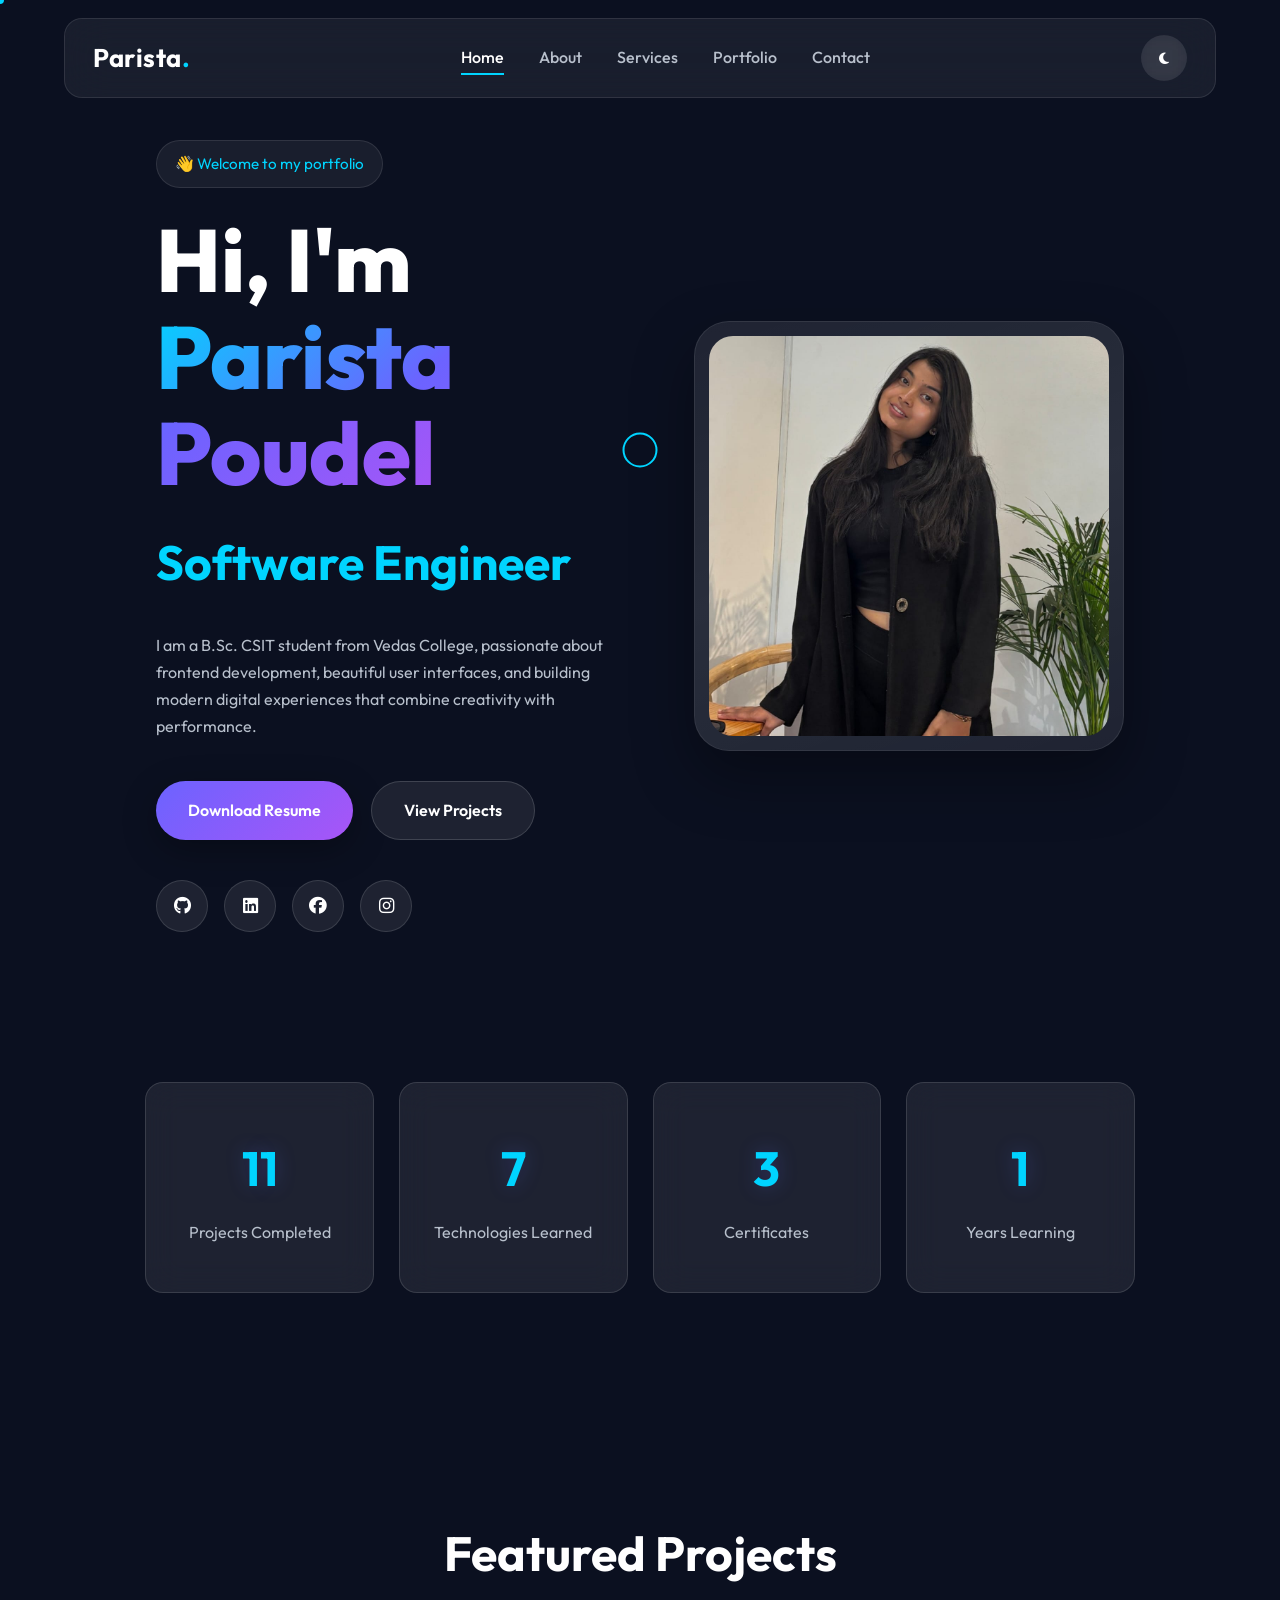
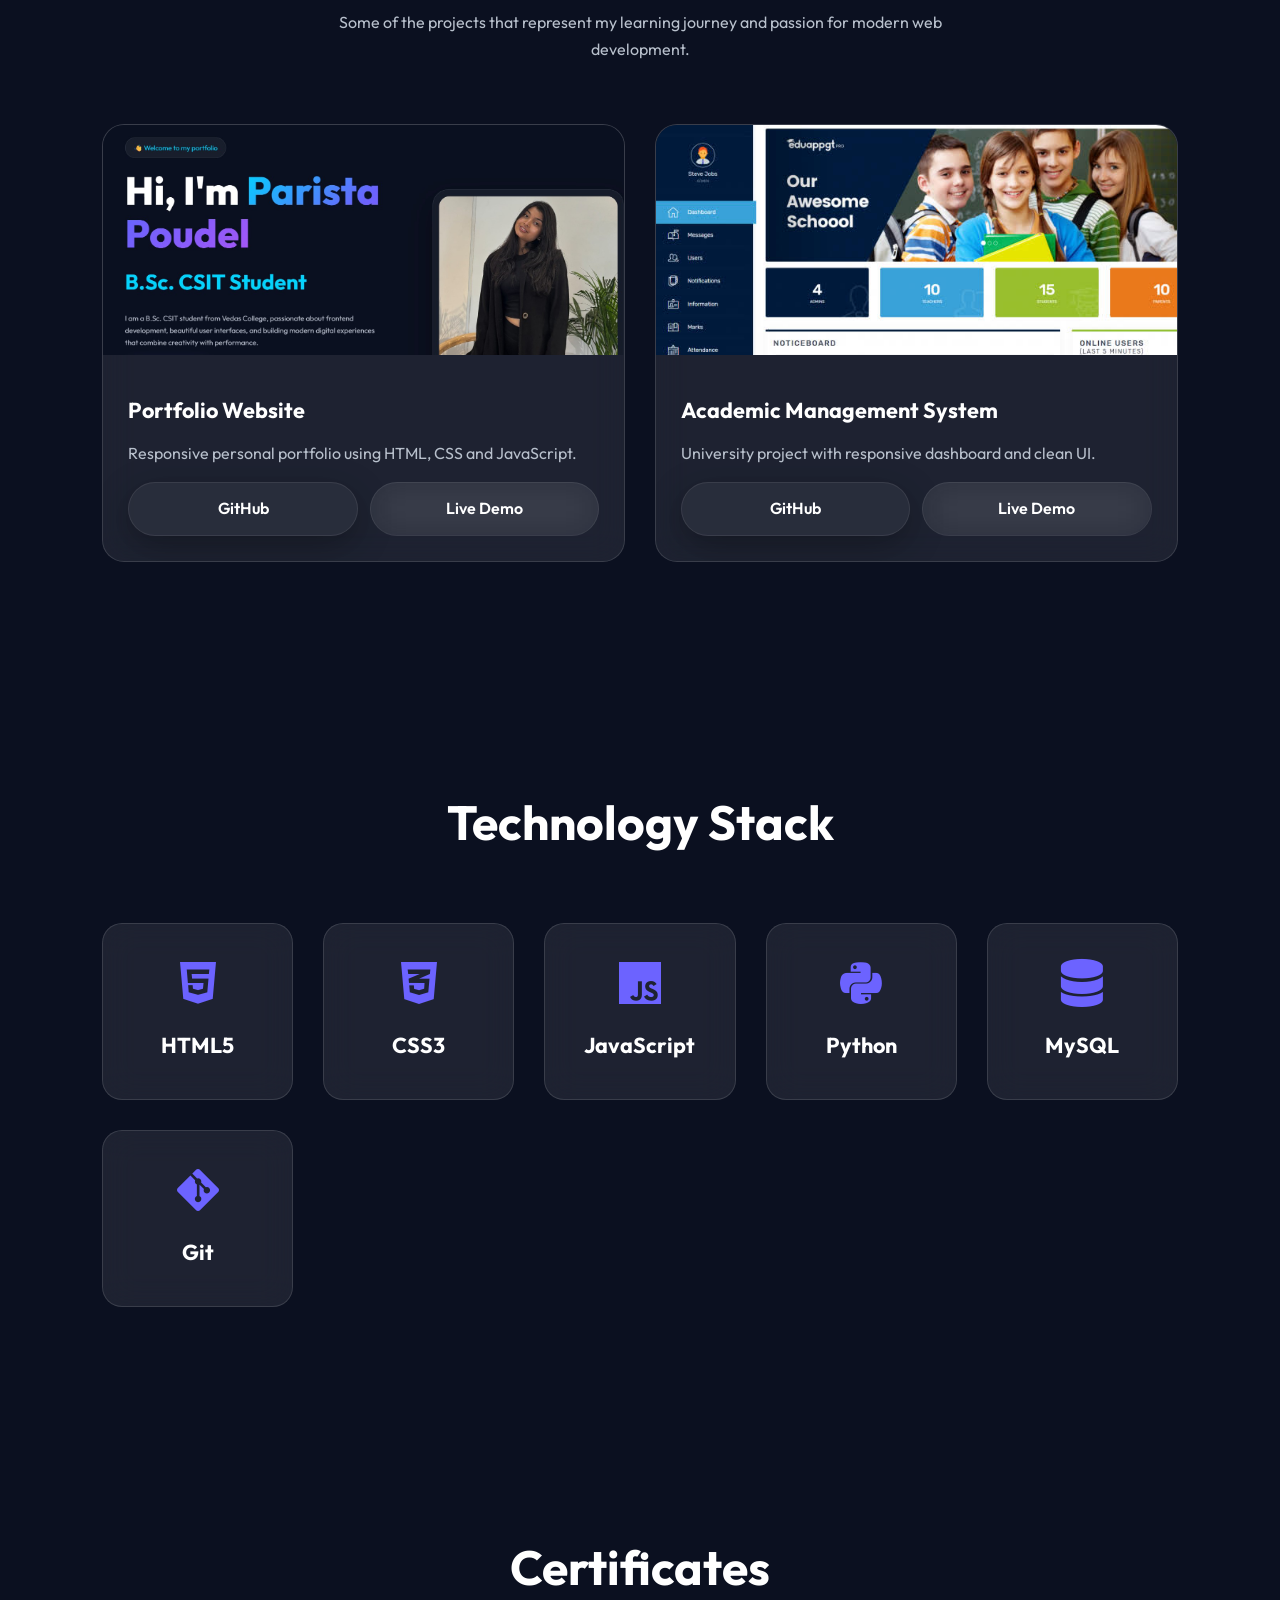
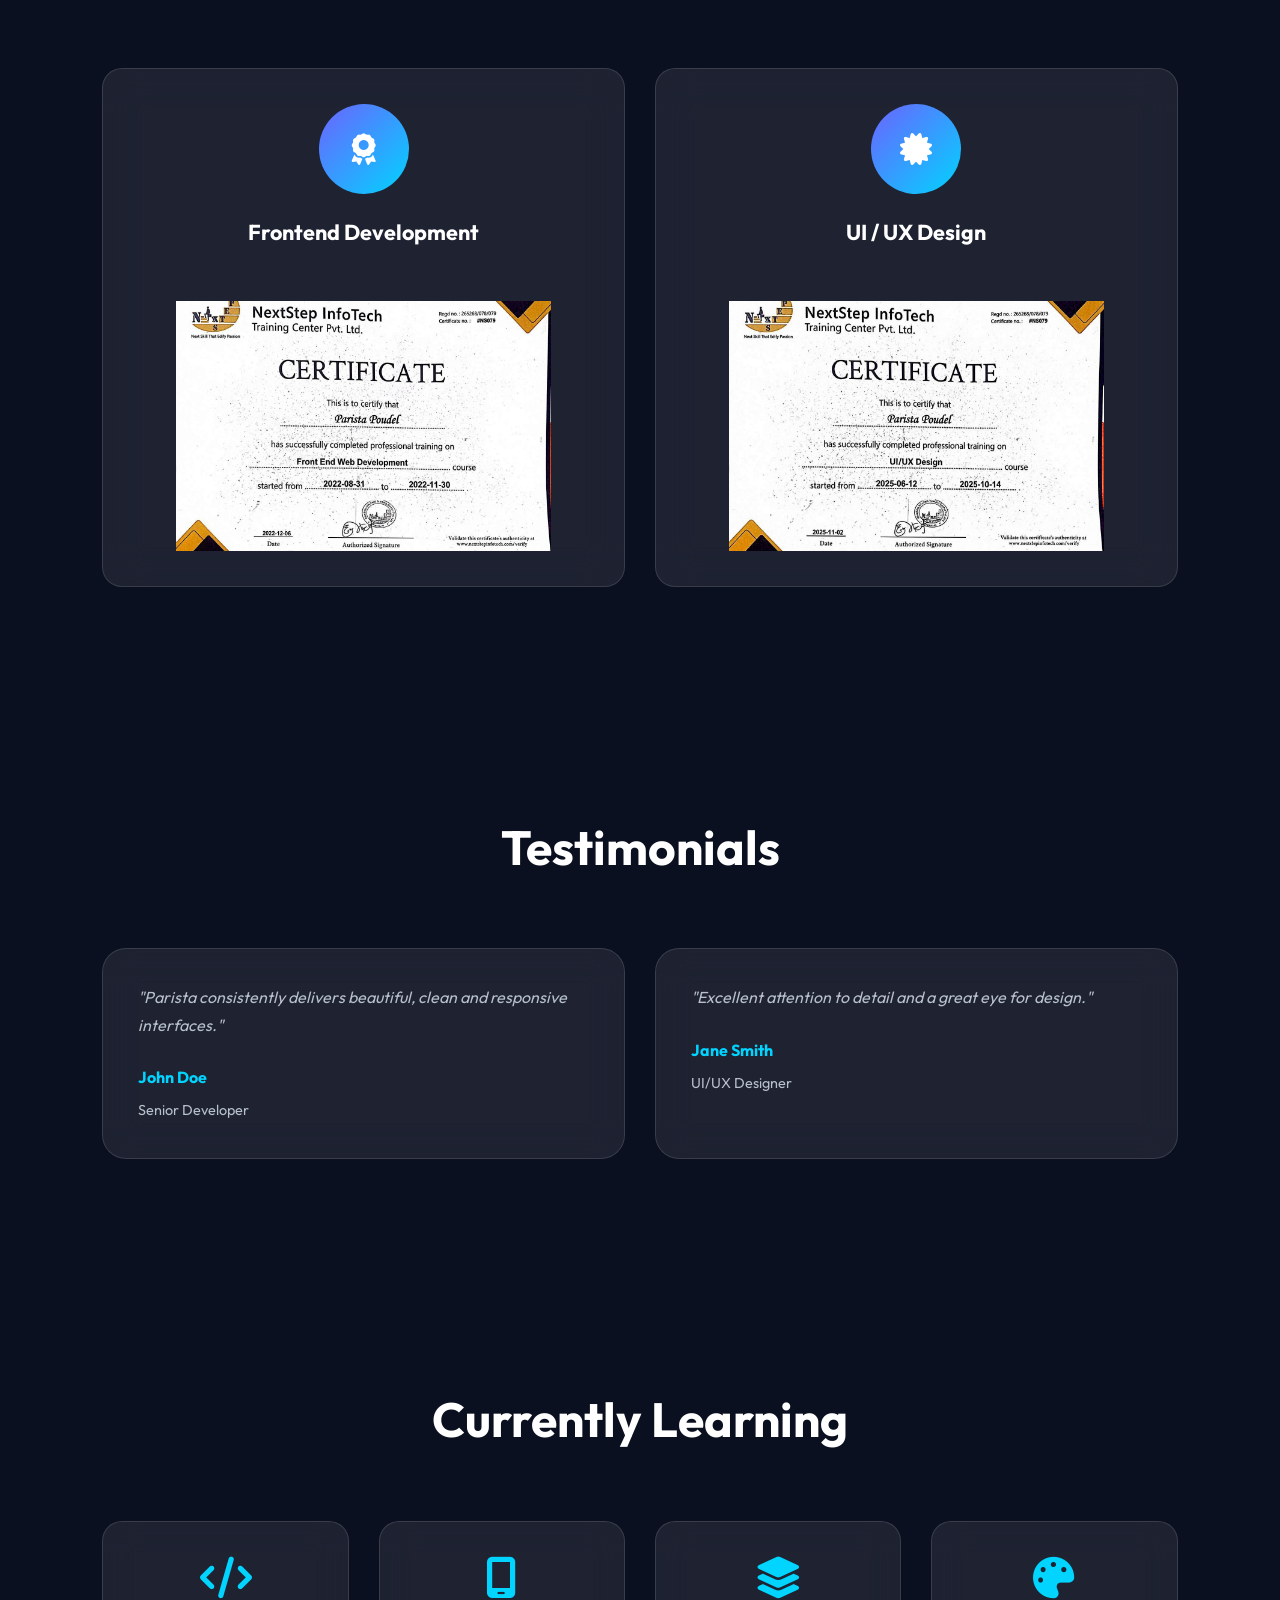
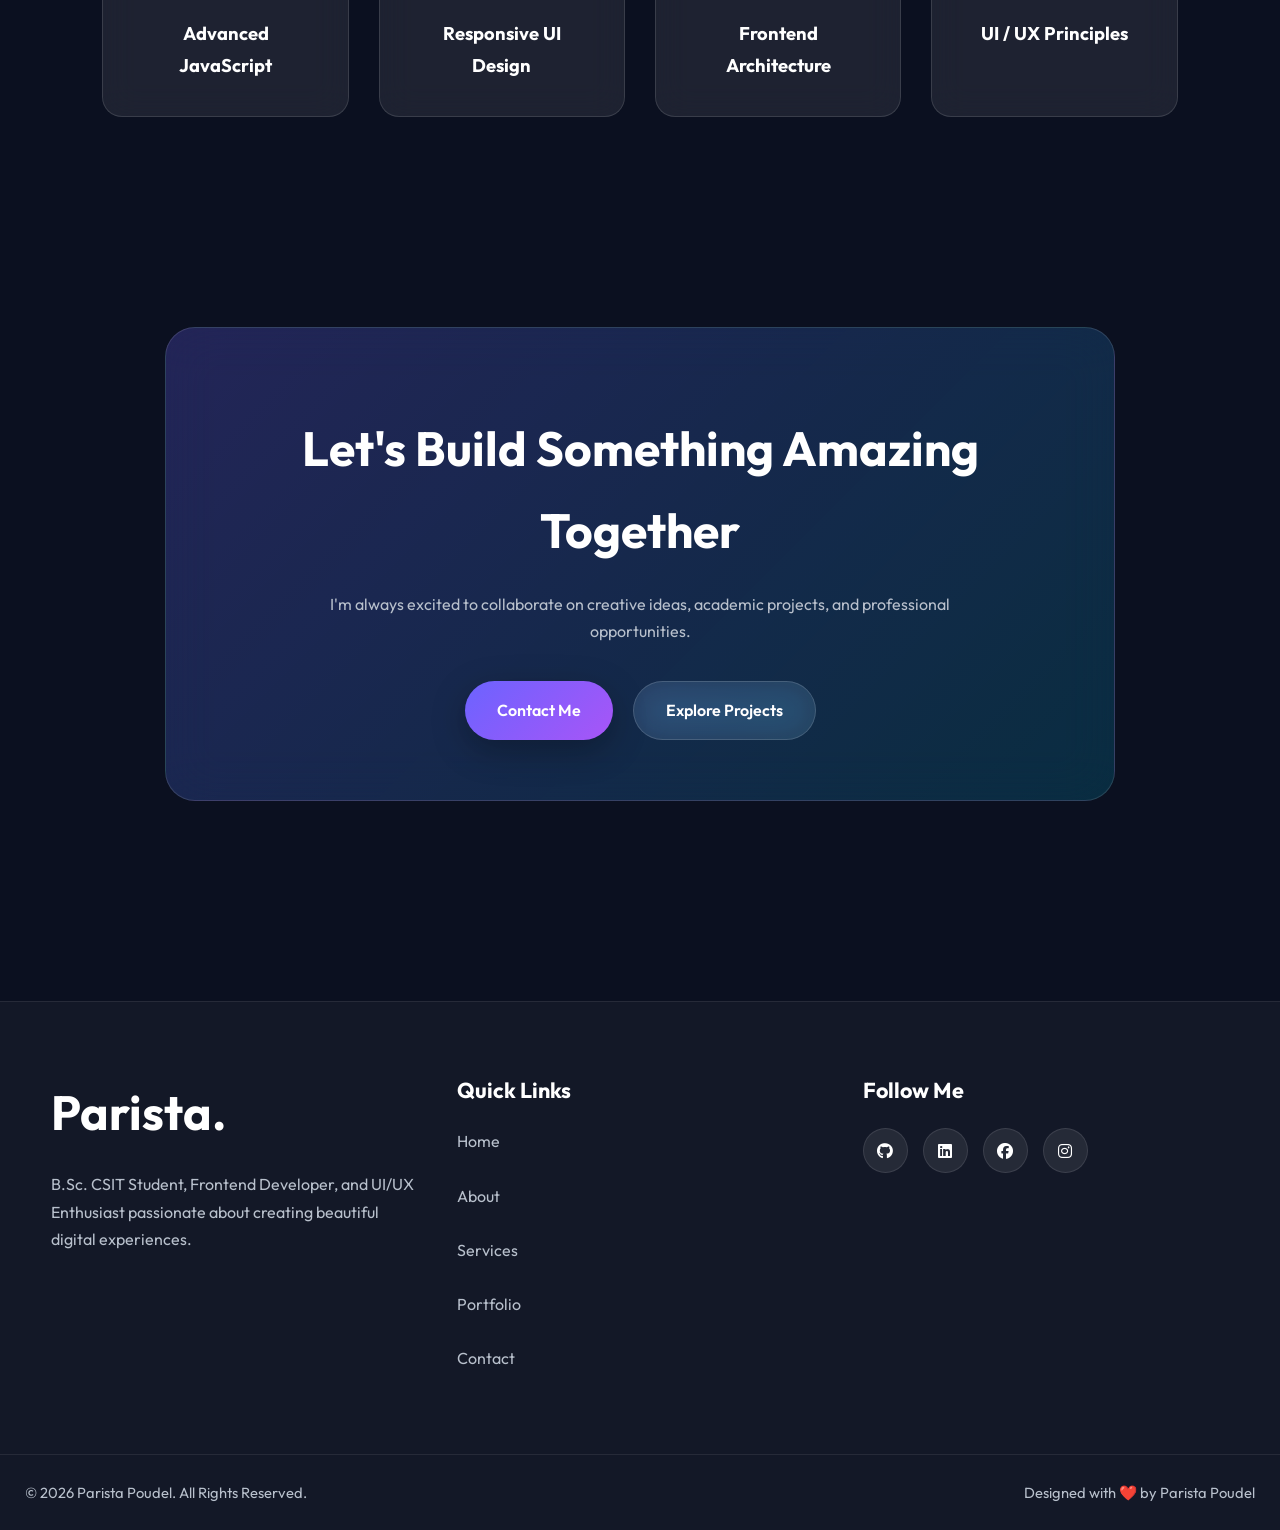
==== commit e6b7f7e6: "Update index.html" ====
--- a/index.html
+++ b/index.html
@@ -704,7 +704,7 @@
 
                     <div class="social-icons">
 
-                        <a href="#"><i class="fab fa-github"></i></a>
+                        <a href="https://github.com/paristapoudel/paristapoudel"><i class="fab fa-github"></i></a>
 
                         <a href="https://www.linkedin.com/in/parista-poudel-40b528301?utm_source=share_via&utm_content=profile&utm_medium=member_android"><i class="fab fa-linkedin"></i></a>
 
@@ -751,4 +751,4 @@
 
     </body>
 
-</html>+</html>
